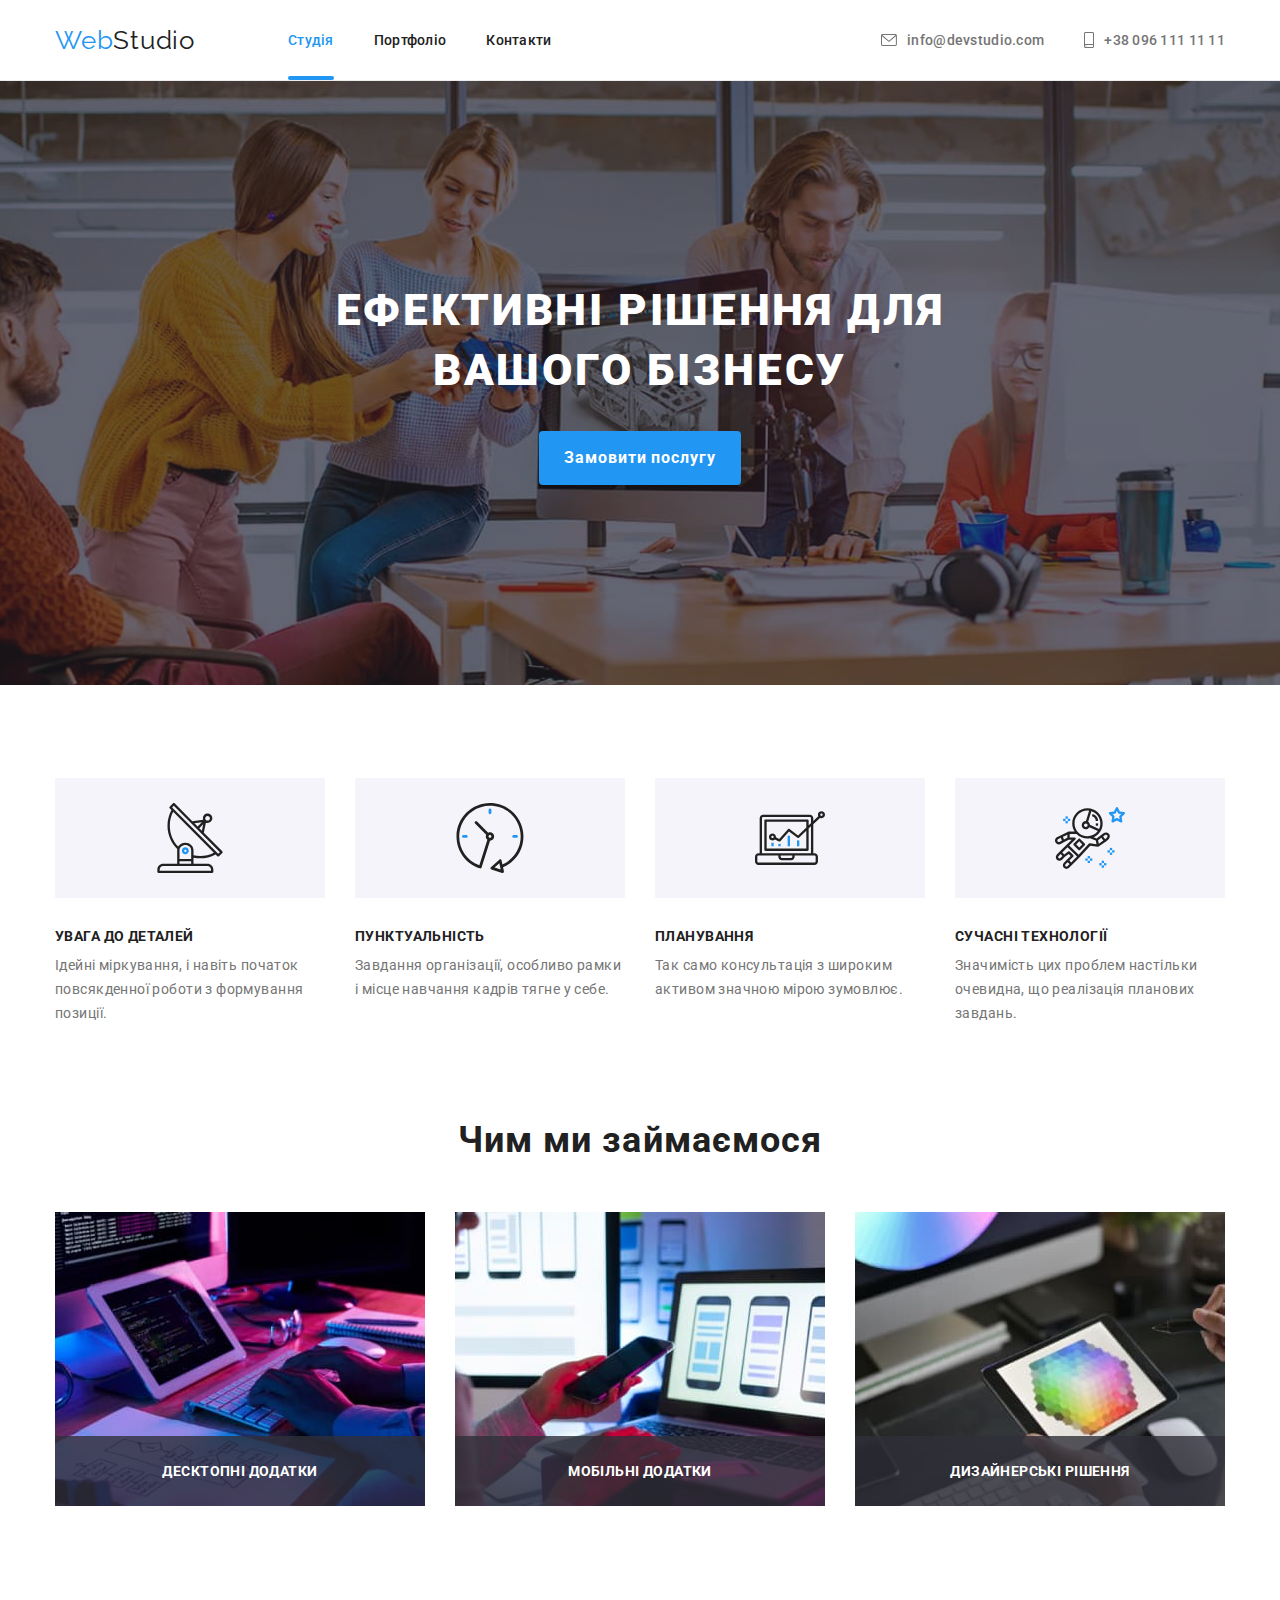
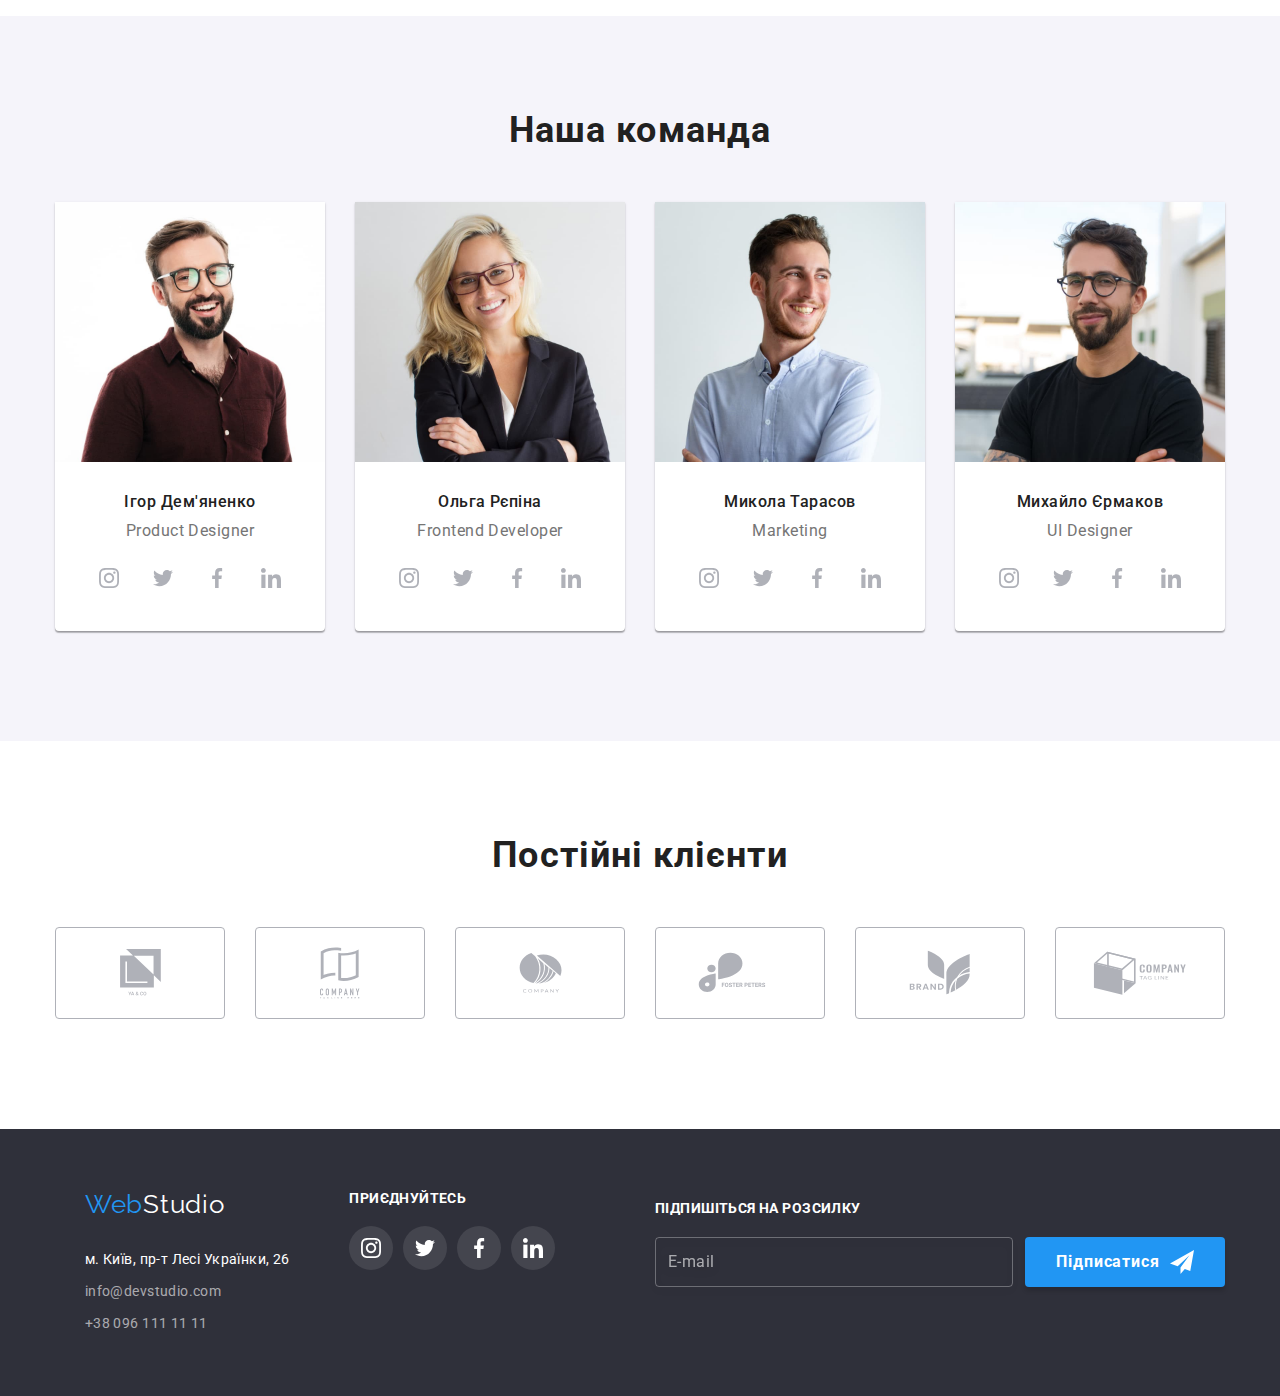
==== index.html @ 39543dd3 "Introduced adaptive markup" ====
<!DOCTYPE html>
<html lang="uk">
  <head>
    <meta charset="UTF-8" />
    <meta http-equiv="X-UA-Compatible" content="IE=edge" />
    <meta name="viewport" content="width=device-width, initial-scale=1.0" />
    <title>Студія</title>
    <link rel="preconnect" href="https://fonts.googleapis.com" />
    <link rel="preconnect" href="https://fonts.gstatic.com" crossorigin />
    <link
      href="https://fonts.googleapis.com/css2?family=Raleway:wght@700&family=Roboto:wght@400;500;700;900&display=swap"
      rel="stylesheet"
    />
    <link
      rel="stylesheet"
      href="https://cdnjs.cloudflare.com/ajax/libs/modern-normalize/1.1.0/modern-normalize.min.css"
    />
    <!-- <link rel="stylesheet" href="./css/styles.css" /> -->
    <link rel="stylesheet" href="./css/main.min.css" />
    <link
      rel="stylesheet"
      href="https://cdnjs.cloudflare.com/ajax/libs/animate.css/4.1.1/animate.min.css"
    />
  </head>
  <body>
    <header class="header">
      <div class="header__wrapper">
        <div class="container header__container">
          <nav class="header__nav">
            <a href="/" class="logo"> <span class="logo__accent">Web</span>Studio </a>

            <ul class="header__list list">
              <li class="list__item">
                <a href="./index.html" class="header__link header__link--current">Студія</a>
              </li>
              <li class="list__item">
                <a href="./portfolio.html" class="header__link">Портфоліо</a>
              </li>
              <li class="list__item"><a href="#" class="header__link">Контакти</a></li>
            </ul>
          </nav>
          <button class="header__burger js-open-menu" type="button">
            <svg width="40" height="40">
              <use href="./images/icons.svg#icon-burger"></use>
            </svg>
          </button>
          <ul class="header__contacts contacts contacts__list list">
            <li class="contacts__item">
              <a
                href="mailto:info@devstudio.com"
                class="header__link header__link--centered contacts"
              >
                <svg width="16" height="12" class="contacts__icon">
                  <use href="./images/icons.svg#icon-envelope"></use>
                </svg>
                info@devstudio.com</a
              >
            </li>
            <li class="contacts__item">
              <a
                href="mailto:info@devstudio.com"
                class="header__link header__link--centered contacts"
              >
                <svg width="10" height="16" class="contacts__icon">
                  <use href="./images/icons.svg#icon-smartphone"></use>
                </svg>
                +38 096 111 11 11</a
              >
            </li>
          </ul>
        </div>
      </div>
    </header>

    <main>
      <section class="hero">
        <h1 class="hero__title">
          Ефективні рішення для <br />
          вашого бізнесу
        </h1>
        <button type="button" data-modal-open class="button hero__button">Замовити послугу</button>
      </section>

      <section class="section">
        <div class="container">
          <h2 class="section__title section__title--hidden">Наші цінності</h2>

          <ul class="quality-list list">
            <li class="quality-list__item">
              <div class="quality-list__display">
                <svg class="quality-list__icon" height="70" width="70">
                  <use href="./images/icons.svg#icon-antenna1"></use>
                </svg>
              </div>
              <h3 class="quality-list__title">УВАГА ДО ДЕТАЛЕЙ</h3>
              <p class="quality-list__caption">
                Ідейні міркування, і навіть початок повсякденної роботи з формування позиції.
              </p>
            </li>
            <li class="quality-list__item">
              <div class="quality-list__display">
                <svg class="quality-list__icon" height="70" width="70">
                  <use href="./images/icons.svg#icon-clock1"></use>
                </svg>
              </div>
              <h3 class="quality-list__title">ПУНКТУАЛЬНІСТЬ</h3>
              <p class="quality-list__caption">
                Завдання організації, особливо рамки і місце навчання кадрів тягне у себе.
              </p>
            </li>
            <li class="quality-list__item">
              <div class="quality-list__display">
                <svg class="quality-list__icon" height="70" width="70">
                  <use href="./images/icons.svg#icon-diagram1"></use>
                </svg>
              </div>
              <h3 class="quality-list__title">ПЛАНУВАННЯ</h3>
              <p class="quality-list__caption">
                Так само консультація з широким активом значною мірою зумовлює.
              </p>
            </li>
            <li class="quality-list__item">
              <div class="quality-list__display">
                <svg class="quality-list__icon" height="70" width="70">
                  <use href="./images/icons.svg#icon-astronaut1"></use>
                </svg>
              </div>
              <h3 class="quality-list__title">СУЧАСНІ ТЕХНОЛОГІЇ</h3>
              <p class="quality-list__caption">
                Значимість цих проблем настільки очевидна, що реалізація планових завдань.
              </p>
            </li>
          </ul>
        </div>
      </section>

      <section class="section section--activities">
        <div class="container">
          <h2 class="section__title">Чим ми займаємося</h2>
          <ul class="activities-list list">
            <li class="activities-list__item">
              <div class="activities-list__wrapper">
                <img
                  srcset="./images/img1.jpg 1x, ./images/img1@2x.jpg 2x"
                  src="./images/img1.jpg"
                  alt="Десктопні додатки"
                  width="370"
                />
                <div class="activities-list__overlay">
                  <p class="activities-list__caption">Десктопні додатки</p>
                </div>
              </div>
            </li>
            <li class="activities-list__item">
              <div class="activities-list__wrapper">
                <img 
                srcset="./images/img2.jpg 1x, ./images/img2@2x.jpg 2x"
                src="./images/img2.jpg" alt="Мобільні додатки" width="370" />
                <div class="activities-list__overlay">
                  <p class="activities-list__caption">Мобільні додатки</p>
                </div>
              </div>
            </li>
            <li class="activities-list__item">
              <div class="activities-list__wrapper">
                <img 
                srcset="./images/img3.jpg 1x, ./images/img3@2x.jpg 2x"
                src="./images/img3.jpg" alt="Дизайнерські рішення" width="370" />
                <div class="activities-list__overlay">
                  <p class="activities-list__caption">Дизайнерські рішення</p>
                </div>
              </div>
            </li>
          </ul>
        </div>
      </section>

      <section class="section section--team">
        <div class="container">
          <h2 class="section__title">Наша команда</h2>
          <div class="cards">
            <ul class="cards__list list">
              <li class="cards__item">
                <img

                  srcset="./images/team1.jpg 1x, ./images/team1@2x.jpg 2x"
                  src="./images/team1.jpg"
                  alt="Фото Ігора Дем'яненко"
                  width="270"
                  class="cards__image"
                />
                <div class="cards__content">
                  <h3 class="cards__title">Ігор Дем'яненко</h3>
                  <p class="cards__caption">Product Designer</p>
                  <ul class="socials-list list">
                    <li class="socials-list__item">
                      <a href="#" class="socials-list__link">
                        <svg width="20" height="20">
                          <use href="./images/icons.svg#icon-instagram"></use>
                        </svg>
                      </a>
                    </li>
                    <li class="socials-list__item">
                      <a href="#" class="socials-list__link">
                        <svg width="20" height="20">
                          <use href="./images/icons.svg#icon-twitter"></use>
                        </svg>
                      </a>
                    </li>
                    <li class="socials-list__item">
                      <a href="#" class="socials-list__link">
                        <svg width="20" height="20">
                          <use href="./images/icons.svg#icon-facebook"></use>
                        </svg>
                      </a>
                    </li>
                    <li class="socials-list__item">
                      <a href="#" class="socials-list__link">
                        <svg width="20" height="20">
                          <use href="./images/icons.svg#icon-linkedin"></use>
                        </svg>
                      </a>
                    </li>
                  </ul>
                </div>
              </li>
              <li class="cards__item">
                <img
                  srcset="./images/team2.jpg 1x, ./images/team2@2x.jpg 2x"
                  src="./images/team2.jpg"
                  alt="Фото Ольги Рєпіної"
                  width="270"
                  class="cards__image"
                />
                <div class="cards__content">
                  <h3 class="cards__title">Ольга Рєпіна</h3>
                  <p class="cards__caption">Frontend Developer</p>
                  <ul class="socials-list list">
                    <li class="socials-list__item">
                      <a href="#" class="socials-list__link">
                        <svg width="20" height="20">
                          <use href="./images/icons.svg#icon-instagram"></use>
                        </svg>
                      </a>
                    </li>
                    <li class="socials-list__item">
                      <a href="#" class="socials-list__link">
                        <svg width="20" height="20">
                          <use href="./images/icons.svg#icon-twitter"></use>
                        </svg>
                      </a>
                    </li>
                    <li class="socials-list__item">
                      <a href="#" class="socials-list__link">
                        <svg width="20" height="20">
                          <use href="./images/icons.svg#icon-facebook"></use>
                        </svg>
                      </a>
                    </li>
                    <li class="socials-list__item">
                      <a href="#" class="socials-list__link">
                        <svg width="20" height="20">
                          <use href="./images/icons.svg#icon-linkedin"></use>
                        </svg>
                      </a>
                    </li>
                  </ul>
                </div>
              </li>
              <li class="cards__item">
                <img
                  srcset="./images/team3.jpg 1x, ./images/team3@2x.jpg 2x"
                  src="./images/team3.jpg"
                  alt="Фото Миколи Тарасова"
                  width="270"
                  class="cards__image"
                />
                <div class="cards__content">
                  <h3 class="cards__title">Микола Тарасов</h3>
                  <p class="cards__caption">Marketing</p>
                  <ul class="socials-list list">
                    <li class="socials-list__item">
                      <a href="#" class="socials-list__link">
                        <svg width="20" height="20">
                          <use href="./images/icons.svg#icon-instagram"></use>
                        </svg>
                      </a>
                    </li>
                    <li class="socials-list__item">
                      <a href="#" class="socials-list__link">
                        <svg width="20" height="20">
                          <use href="./images/icons.svg#icon-twitter"></use>
                        </svg>
                      </a>
                    </li>
                    <li class="socials-list__item">
                      <a href="#" class="socials-list__link">
                        <svg width="20" height="20">
                          <use href="./images/icons.svg#icon-facebook"></use>
                        </svg>
                      </a>
                    </li>
                    <li class="socials-list__item">
                      <a href="#" class="socials-list__link">
                        <svg width="20" height="20">
                          <use href="./images/icons.svg#icon-linkedin"></use>
                        </svg>
                      </a>
                    </li>
                  </ul>
                </div>
              </li>
              <li class="cards__item">
                <img
                  srcset="./images/team4.jpg 1x, ./images/team4@2x.jpg 2x"
                  src="./images/team4.jpg"
                  alt="Фото Михайла Єрмакова"
                  width="270"
                  class="cards__image"
                />
                <div class="cards__content">
                  <h3 class="cards__title">Михайло Єрмаков</h3>
                  <p class="cards__caption">UI Designer</p>
                  <ul class="socials-list list">
                    <li class="socials-list__item">
                      <a href="#" class="socials-list__link">
                        <svg width="20" height="20">
                          <use href="./images/icons.svg#icon-instagram"></use>
                        </svg>
                      </a>
                    </li>
                    <li class="socials-list__item">
                      <a href="#" class="socials-list__link">
                        <svg width="20" height="20">
                          <use href="./images/icons.svg#icon-twitter"></use>
                        </svg>
                      </a>
                    </li>
                    <li class="socials-list__item">
                      <a href="#" class="socials-list__link">
                        <svg width="20" height="20">
                          <use href="./images/icons.svg#icon-facebook"></use>
                        </svg>
                      </a>
                    </li>
                    <li class="socials-list__item">
                      <a href="#" class="socials-list__link">
                        <svg width="20" height="20">
                          <use href="./images/icons.svg#icon-linkedin"></use>
                        </svg>
                      </a>
                    </li>
                  </ul>
                </div>
              </li>
            </ul>
          </div>
        </div>
      </section>

      <section class="section">
        <div class="container">
          <h2 class="section__title">Постійні клієнти</h2>
          <ul class="clients-list list">
            <li class="clients-list__item">
              <a href="#" class="clients-list__link">
                <svg width="41" height="46.7">
                  <use href="./images/icons.svg#icon-logo1"></use></svg
              ></a>
            </li>
            <li class="clients-list__item">
              <a href="#" class="clients-list__link"
                ><svg width="40" height="52">
                  <use href="./images/icons.svg#icon-logo2"></use></svg
              ></a>
            </li>
            <li class="clients-list__item">
              <a href="#" class="clients-list__link"
                ><svg width="43" height="41">
                  <use href="./images/icons.svg#icon-logo3"></use></svg
              ></a>
            </li>
            <li class="clients-list__item">
              <a href="#" class="clients-list__link"
                ><svg width="84" height="40.6">
                  <use href="./images/icons.svg#icon-logo4"></use></svg
              ></a>
            </li>
            <li class="clients-list__item">
              <a href="#" class="clients-list__link"
                ><svg width="62" height="45">
                  <use href="./images/icons.svg#icon-logo5"></use></svg
              ></a>
            </li>
            <li class="clients-list__item">
              <a href="#" class="clients-list__link"
                ><svg width="94" height="44">
                  <use href="./images/icons.svg#icon-logo6"></use></svg
              ></a>
            </li>
          </ul>
        </div>
      </section>
    </main>

    <footer class="footer">
      <section class="section section--footer">
        <div class="container footer__container">
          <div class="footer__main">
            <div>
              <a href="/" class="logo logo--alt">
              <span class="logo__accent">Web</span><span class="logo__highlight">Studio</span>
            </a>

            <address class="address">
              <ul class="address__list list">
                <li class="address__item">
                  <a
                    href="https://goo.gl/maps/CPtrU1FHBa2aNyZL9"
                    target="_blank"
                    rel="noopener
                    noreferrer nofollow"
                    class="address__link address__link--map"
                    >м. Київ, пр-т Лесі Українки, 26</a
                  >
                </li>
                <li class="address__item">
                  <a href="mailto:info@devstudio.com" class="address__link">info@devstudio.com</a>
                </li>
                <li class="address__item">
                  <a href="tel:+380961111111" class="address__link">+38 096 111 11 11</a>
                </li>
              </ul>
            </address>
            </div>

                      <div class="socials">
            <span class="socials-list__caption">приєднуйтесь</span>

            <ul class="socials-list list">
              <li class="socials-list__item">
                <a href="#" class="socials-list__link socials-list__link--alt">
                  <svg width="20" height="20">
                    <use href="./images/icons.svg#icon-instagram"></use>
                  </svg>
                </a>
              </li>
              <li class="socials-list__item">
                <a href="#" class="socials-list__link socials-list__link--alt">
                  <svg width="20" height="20">
                    <use href="./images/icons.svg#icon-twitter"></use>
                  </svg>
                </a>
              </li>
              <li class="socials-list__item">
                <a href="#" class="socials-list__link socials-list__link--alt">
                  <svg width="20" height="20">
                    <use href="./images/icons.svg#icon-facebook"></use>
                  </svg>
                </a>
              </li>
              <li class="socials-list__item">
                <a href="#" class="socials-list__link socials-list__link--alt">
                  <svg width="20" height="20">
                    <use href="./images/icons.svg#icon-linkedin"></use>
                  </svg>
                </a>
              </li>
            </ul>
          </div>
          </div>



          <form class="footer__form">
            <div class="footer__input">
              <label for="ad-mail" class="footer__label">Підпишіться на розсилку</label>
              <input type="text" class="footer__field" id="ad-mail" placeholder="E-mail" />
            </div>
            <div class="button__wrapper">
              <button type="submit" class="footer__submit button">
                <p>Підписатися</p>
                <svg width="24" height="24">
                  <use href="./images/icons.svg#icon-send"></use>
                </svg>
              </button>
            </div>
          </form>
        </div>
      </section>
    </footer>

    <div class="mobile-menu js-menu-container">
      <button type="button" class="button-close mobile-menu__close js-close-menu">
        <svg class="button-close__icon" width="25" height="25">
          <use href="./images/icons.svg#icon-close"></use>
        </svg>
      </button>
      <div class="mobile-menu__nav">
        <ul class="mobile-menu__list list">
          <li class="mobile-menu__item">
            <a href="./index.html" class="mobile-menu__link">Студія</a>
          </li>
          <li class="mobile-menu__item">
            <a href="./portfolio.html" class="mobile-menu__link">Портфоліо</a>
          </li>
          <li class="mobile-menu__item"><a href="#" class="mobile-menu__link">Контакти</a></li>
        </ul>
      </div>
      <ul class="mobile-menu__contacts list">
        <li class="mobile-menu__contact">
          <a href="mailto:info@devstudio.com" class="mobile-menu__phone"> +38 096 111 11 11</a>
        </li>
        <li class="mobile-menu__contact">
          <a href="mailto:info@devstudio.com" class="mobile-menu__email"> info@devstudio.com</a>
        </li>
      </ul>
      <ul class="mobile-menu__socials list">
        <li class="mobile-menu__social">
          <a href="#" class="mobile-menu__profile">Instagram</a>
        </li>
        <li class="mobile-menu__social">
          <a href="#" class="mobile-menu__profile">Twitter</a>
        </li>
        <li class="mobile-menu__social">
          <a href="#" class="mobile-menu__profile">Facebook</a>
        </li>
        <li class="mobile-menu__social">
          <a href="#" class="mobile-menu__profile">LinkedIn</a>
        </li>
      </ul>
    </div>

    <div class="backdrop is-hidden" data-modal>
      <div class="modal">
        <div class="modal__container">
          <button type="button" data-modal-close class="button-close">
            <svg class="button-close__icon" width="11" height="11">
              <use href="./images/icons.svg#icon-close"></use>
            </svg>
          </button>
          <h2 class="modal__title">Залиште свої дані, ми вам передзвонимо</h2>

          <form name="contact-form" autocomplete="on">
            <label class="form-field__label" for="user-name">Ім'я</label>
            <div class="form-field">
              <input
                class="form-field__input"
                type="text"
                id="user-name"
                name="user-name"
                required
                title="Значення повинно бути від 2х до 20и, написано кирилицею та мати Ім'я і Фамілію"
                pattern="^[Є-Яа-ї]+\s[Є-Яа-ї]+$"
              />
              <svg class="form-field__icon" width="18" height="18">
                <use href="./images/icons.svg#icon-username"></use>
              </svg>
            </div>

            <label class="form-field__label" for="user-phone">Телефон</label>
            <div class="form-field">
              <input
                class="form-field__input"
                type="tel"
                id="user-phone"
                name="user-phone"
                required
              />
              <svg class="form-field__icon" width="18" height="18">
                <use href="./images/icons.svg#icon-telephone"></use>
              </svg>
            </div>

            <label class="form-field__label" for="user-mail">Пошта</label>
            <div class="form-field">
              <input class="form-field__input" type="email" id="user-mail" name="user-mail" />
              <svg class="form-field__icon" width="18" height="18">
                <use href="./images/icons.svg#icon-email"></use>
              </svg>
            </div>

            <label class="form-field__label" for="user-comment">Коментар</label>
            <textarea
              class="form-field__textarea"
              name="user-comment"
              id="user-comment"
              placeholder="Введіть текст"
            ></textarea>

            <div class="checkbox">
              <input
                type="checkbox"
                name="terms-checkbox"
                id="terms-checkbox"
                class="checkbox__input"
              />
              <svg class="checkbox__icon" width="16" height="15" for="terms-checkbox">
                <use href="./images/icons.svg#icon-check"></use>
              </svg>
              <label for="terms-checkbox" class="checkbox__label"
                >Погоджуюся з розсилкою та приймаю<a href="#" class="checkbox__link"
                  >Умови договору</a
                ></label
              >
            </div>

            <button type="submit" class="form-field__submit button">
              <p>Відправити</p>
            </button>
          </form>
        </div>
      </div>
    </div>
    <script src="./js/modal.js"></script>
    <script src="./js/mobile-menu.js"></script>
  </body>
</html>
---- css/main.min.css ----
:root{--color-primary: #212121;--color-secondary: #757575;--color-accent: #2196f3;--color-highlight: #ffffff;--background-primary: #f5f5f5;--background-secondary: #f5f4fa;--background-accent: #2f303a;--color-active: #188ce8;--background-body: #e5e5e5;--border-color: #eeeeee;--border-color-secondary: #ececec;--icon-default: #afb1b8;--input-border: rgba(33, 33, 33, 0.2)}html{-webkit-box-sizing:border-box;box-sizing:border-box}*,*::before,*::after{-webkit-box-sizing:inherit;box-sizing:inherit}body{margin:0px;color:var(--color-primary);font-family:"Roboto",sans-serif}img{display:block;max-width:100%;height:auto}h1,h2,h3,h4,h5,h6,p{margin:0}textarea{resize:none}.activities-list{display:-webkit-box;display:-ms-flexbox;display:flex}.activities-list__item{width:calc((100% - 60px)/3)}.activities-list__item:not(:last-child){margin-right:30px}.activities-list__wrapper{position:relative;overflow:hidden;width:100%}.activities-list__overlay{display:-webkit-box;display:-ms-flexbox;display:flex;-webkit-box-pack:center;-ms-flex-pack:center;justify-content:center;-webkit-box-align:center;-ms-flex-align:center;align-items:center;position:absolute;bottom:0;width:100%;height:23.8%;background:rgba(47,48,58,.8)}.activities-list__caption{font-family:"Roboto",sans-serif;font-style:normal;font-weight:700;font-size:14px;line-height:1.142;text-align:center;letter-spacing:.03em;text-transform:uppercase;color:#fff}.address{font-style:normal;font-size:14px;line-height:1.71;letter-spacing:.03em}.address__list{font-style:normal;font-size:14px;line-height:1.71;letter-spacing:.03em;margin-top:0;margin-bottom:0}.address__item:not(:last-child){margin-bottom:8px}.address__link{text-decoration:none;display:inline-block;color:rgba(255,255,255,.6);-webkit-transition-property:color;transition-property:color;-webkit-transition-duration:250ms;transition-duration:250ms;-webkit-transition-timing-function:cubic-bezier(0.4, 0, 0.2, 1);transition-timing-function:cubic-bezier(0.4, 0, 0.2, 1)}.address__link--map:hover,.address__link:hover,.address__link--map:focus,.address__link:focus,.address__link--map:active,.address__link:active{color:var(--color-accent)}.address__link--map{color:var(--color-highlight)}.backdrop{display:-webkit-box;display:-ms-flexbox;display:flex;-webkit-box-orient:vertical;-webkit-box-direction:normal;-ms-flex-direction:column;flex-direction:column;-webkit-box-pack:center;-ms-flex-pack:center;justify-content:center;-webkit-box-align:center;-ms-flex-align:center;align-items:center;position:fixed;top:0;bottom:0;width:100%;height:100%;background-color:rgba(0,0,0,.2);opacity:1;visibility:visible;-webkit-transition-property:opacity visibility;transition-property:opacity visibility;-webkit-transition-duration:250ms;transition-duration:250ms;-webkit-transition-timing-function:cubic-bezier(0.4, 0, 0.2, 1);transition-timing-function:cubic-bezier(0.4, 0, 0.2, 1)}.button-close{position:absolute;top:8px;right:8px;display:-webkit-box;display:-ms-flexbox;display:flex;margin-left:auto;border-radius:50%;border:1px solid rgba(0,0,0,.1);background-color:#fff;padding:10px}.button-close:hover{fill:#000;cursor:pointer}.button-close__icon{-webkit-transition-property:fill;transition-property:fill;-webkit-transition-duration:250ms;transition-duration:250ms;-webkit-transition-timing-function:cubic-bezier(0.4, 0, 0.2, 1);transition-timing-function:cubic-bezier(0.4, 0, 0.2, 1)}.button-close:hover .button-close__icon{fill:var(--color-accent)}.button{border-radius:4px;font-family:inherit;font-style:normal;display:inline-block;-webkit-box-align:center;-ms-flex-align:center;align-items:center;text-align:center;border:1px solid rgba(0,0,0,0);cursor:pointer;-webkit-box-shadow:0px 4px 4px rgba(0,0,0,.15);box-shadow:0px 4px 4px rgba(0,0,0,.15)}.button__wrapper{display:-webkit-box;display:-ms-flexbox;display:flex;-webkit-box-align:end;-ms-flex-align:end;align-items:flex-end}.cards__list{display:-webkit-box;display:-ms-flexbox;display:flex;-ms-flex-wrap:wrap;flex-wrap:wrap;margin-top:0}@media(max-width: 480px){.cards__list{-webkit-box-orient:vertical;-webkit-box-direction:normal;-ms-flex-direction:column;flex-direction:column}}@media(max-width: 1200px){.cards__list{-webkit-box-pack:center;-ms-flex-pack:center;justify-content:center}}.cards__item{width:calc((100% - 90px)/4);-webkit-box-shadow:0px 1px 3px rgba(0,0,0,.12),0px 1px 1px rgba(0,0,0,.14),0px 2px 1px rgba(0,0,0,.2);box-shadow:0px 1px 3px rgba(0,0,0,.12),0px 1px 1px rgba(0,0,0,.14),0px 2px 1px rgba(0,0,0,.2);border-radius:0px 0px 4px 4px;border-bottom:1px solid rgba(0,0,0,0);background-color:var(--color-highlight)}@media(max-width: 480px){.cards__item{width:100%}}@media(min-width: 480px)and (max-width: 1200px){.cards__item{width:calc((100% - 90px)/2)}}.cards__item:not(:last-child){margin-right:30px}@media(max-width: 480px){.cards__item:not(:last-child){margin-right:0;margin-bottom:30px}}@media(min-width: 480px)and (max-width: 1200px){.cards__item:not(:last-child){margin-right:30px;margin-bottom:30px}.cards__item:not(:last-child):nth-child(2n){margin-right:0px}.cards__item:not(:last-child):nth-last-child(-n+2){margin-bottom:0px}}.cards__title{font-style:normal;font-weight:500;font-size:16px;line-height:1.1875;text-align:center;letter-spacing:.03em;color:inherit;margin-top:0px;margin-bottom:10px}.cards__image{width:100%}.cards__caption{font-style:normal;font-size:16px;line-height:1.1875;text-align:center;letter-spacing:.03em;color:var(--color-secondary);margin:0;padding-bottom:16px}.cards__content{padding-bottom:30px;padding-top:30px}.checkbox{position:relative;display:-webkit-box;display:-ms-flexbox;display:flex;-webkit-box-pack:center;-ms-flex-pack:center;justify-content:center;margin-bottom:30px}@media(max-width: 1200px){.checkbox{-webkit-box-align:end;-ms-flex-align:end;align-items:flex-end}}.checkbox__label{font-size:14px;line-height:1.71;letter-spacing:.03em;color:var(--color-secondary);position:relative;padding-left:24px}@media(max-width: 1200px){.checkbox__label{font-size:12px;line-height:1.16}}.checkbox__link{margin-left:7px;text-decoration:underline;color:var(--color-accent)}.checkbox__input{-webkit-appearance:none;-moz-appearance:none;appearance:none}.checkbox__icon{border:2px solid var(--color-primary);border-radius:2px;fill:rgba(0,0,0,0);margin-top:3.5px;margin-right:7px;position:absolute;left:13px}@media(max-width: 1200px){.checkbox__icon{left:0}}.checkbox__input:checked+.checkbox__icon{fill:var(--color-highlight);background-color:var(--color-accent);border-color:var(--color-accent)}.clients-list{display:-webkit-box;display:-ms-flexbox;display:flex;gap:30px;margin-top:0}@media(max-width: 1200px){.clients-list{-ms-flex-wrap:wrap;flex-wrap:wrap;-webkit-box-pack:center;-ms-flex-pack:center;justify-content:center}}.clients-list__item{height:92px;width:170px}@media(max-width: 480px){.clients-list__item{width:calc((100% - 60px)/2)}.clients-list__item:nth-child(2n){margin-right:0px}.clients-list__item:nth-last-child(-n+2){margin-bottom:0px}}@media(min-width: 480px)and (max-width: 1200px){.clients-list__item{min-width:calc((100% - 120px)/3)}.clients-list__item:nth-child(3n){margin-right:0px}.clients-list__item:nth-last-child(-n+3){margin-bottom:0px}}.clients-list__link{height:100%;width:100%;display:-webkit-box;display:-ms-flexbox;display:flex;-webkit-box-pack:center;-ms-flex-pack:center;justify-content:center;-webkit-box-align:center;-ms-flex-align:center;align-items:center;border:1px solid #afb1b8;border-radius:4px;fill:#afb1b8;padding-top:16px;padding-bottom:16px;padding-left:32px;padding-right:32px;-webkit-transition-property:border-color,fill;transition-property:border-color,fill;-webkit-transition-duration:250ms;transition-duration:250ms;-webkit-transition-timing-function:cubic-bezier(0.4, 0, 0.2, 1);transition-timing-function:cubic-bezier(0.4, 0, 0.2, 1)}.clients-list__link:hover,.clients-list__link:active,.clients-list__link:focus{border-color:var(--color-accent);fill:var(--color-accent)}.contacts{font-weight:500;font-size:14px;line-height:1.142;letter-spacing:.02em;text-decoration:none;color:var(--color-secondary)}.contacts__icon{fill:var(--color-secondary);margin-right:10px}.contacts__list{display:-webkit-box;display:-ms-flexbox;display:flex;margin-top:0;margin-bottom:0;margin-left:auto}@media(min-width: 480px)and (max-width: 1200px){.contacts__list{-webkit-box-orient:vertical;-webkit-box-direction:normal;-ms-flex-direction:column;flex-direction:column}}.contacts__item:hover .contacts__icon,.contacts__item:focus .contacts__icon{color:var(--color-accent);fill:var(--color-accent)}.contacts__item:not(:last-child){margin-right:40px}.filter-list{display:-webkit-box;display:-ms-flexbox;display:flex;-webkit-box-align:center;-ms-flex-align:center;align-items:center;-webkit-box-pack:center;-ms-flex-pack:center;justify-content:center;margin-bottom:50px;margin-top:0}.filter-list__item:not(:last-child){margin-right:8px}.filter-list__button{font-weight:500;font-size:16px;line-height:1.625;letter-spacing:.03em;background-color:var(--background-secondary);padding:6px 26px;-webkit-box-shadow:none;box-shadow:none;-webkit-transition-property:background-color,color,border-radius,-webkit-box-shadow;transition-property:background-color,color,border-radius,-webkit-box-shadow;transition-property:background-color,color,border-radius,box-shadow;transition-property:background-color,color,border-radius,box-shadow,-webkit-box-shadow;-webkit-transition-duration:250ms;transition-duration:250ms;-webkit-transition-timing-function:cubic-bezier(0.4, 0, 0.2, 1);transition-timing-function:cubic-bezier(0.4, 0, 0.2, 1)}.filter-list__button:hover,.filter-list__button:focus,.filter-list__button:active{color:var(--color-highlight);background-color:var(--color-accent);border-radius:4px;-webkit-box-shadow:0px 3px 1px rgba(0,0,0,.1),0px 1px 2px rgba(0,0,0,.08),0px 2px 2px rgba(0,0,0,.12);box-shadow:0px 3px 1px rgba(0,0,0,.1),0px 1px 2px rgba(0,0,0,.08),0px 2px 2px rgba(0,0,0,.12)}.form-field{position:relative;margin-bottom:10px}.form-field__label{color:var(--color-secondary);margin-bottom:4px;font-size:12px;line-height:1.16}.form-field__input{height:40px;width:100%;padding:0 12px 0 40px;border:1px solid var(--input-border);border-radius:4px;-webkit-transition-property:border-color;transition-property:border-color;-webkit-transition-duration:250ms;transition-duration:250ms;-webkit-transition-timing-function:cubic-bezier(0.4, 0, 0.2, 1);transition-timing-function:cubic-bezier(0.4, 0, 0.2, 1)}.form-field__input:hover,.form-field__input :focus{border-color:var(--color-accent);cursor:pointer}@media(max-width: 480px){.form-field__input{max-width:370px}}.form-field__textarea{height:120px;width:100%;padding:12px 16px 12px 16px;margin-bottom:20px;border:1px solid var(--input-border);border-radius:4px;-webkit-transition-property:border-color;transition-property:border-color;-webkit-transition-duration:250ms;transition-duration:250ms;-webkit-transition-timing-function:cubic-bezier(0.4, 0, 0.2, 1);transition-timing-function:cubic-bezier(0.4, 0, 0.2, 1)}.form-field__textarea:hover,.form-field__textarea:focus{border-color:var(--color-accent);cursor:pointer}.form-field__textarea::-webkit-input-placeholder{font-size:12px;line-height:1.16;color:rgba(117,117,117,.5)}.form-field__textarea::-moz-placeholder{font-size:12px;line-height:1.16;color:rgba(117,117,117,.5)}.form-field__textarea:-ms-input-placeholder{font-size:12px;line-height:1.16;color:rgba(117,117,117,.5)}.form-field__textarea::-ms-input-placeholder{font-size:12px;line-height:1.16;color:rgba(117,117,117,.5)}.form-field__textarea::placeholder{font-size:12px;line-height:1.16;color:rgba(117,117,117,.5)}.form-field__icon{position:absolute;top:50%;left:15px;-webkit-transform:translatey(-50%);transform:translatey(-50%);-webkit-transition-property:fill;transition-property:fill;-webkit-transition-duration:250ms;transition-duration:250ms;-webkit-transition-timing-function:cubic-bezier(0.4, 0, 0.2, 1);transition-timing-function:cubic-bezier(0.4, 0, 0.2, 1)}.form-field__submit{display:-webkit-box;display:-ms-flexbox;display:flex;-webkit-box-align:center;-ms-flex-align:center;align-items:center;text-align:center;-webkit-box-shadow:0px 4px 4px rgba(0,0,0,.15);box-shadow:0px 4px 4px rgba(0,0,0,.15);padding:10px 52px;min-width:200px;letter-spacing:.06em;color:var(--color-highlight);background-color:var(--color-accent);font-weight:700;font-size:16px;line-height:1.875;-webkit-transition-property:background-color;transition-property:background-color;-webkit-transition-duration:250ms;transition-duration:250ms;-webkit-transition-timing-function:cubic-bezier(0.4, 0, 0.2, 1);transition-timing-function:cubic-bezier(0.4, 0, 0.2, 1);margin:0 auto}.form-field__submit:hover,.form-field__submit:focus{background-color:var(--color-active)}.form-field__input:hover+.form-field__icon,.form-field__input:focus+.form-field__icon{fill:var(--color-accent)}.hero{background-color:var(--background-accent);background-size:cover;text-align:center;padding-top:200px;padding-bottom:200px;background-image:-webkit-gradient(linear, left top, right top, from(rgba(47, 48, 58, 0.4)), to(rgba(47, 48, 58, 0.4))),url(../images/herobg.jpg);background-image:linear-gradient(to right, rgba(47, 48, 58, 0.4), rgba(47, 48, 58, 0.4)),url(../images/herobg.jpg);background-repeat:no-repeat;background-position:center center}@media(min-device-pixel-ratio: 2),(-webkit-min-device-pixel-ratio: 2),(min-resolution: 192dpi),(min-resolution: 2ddpx){.hero .box{background-image:url(../images/herobg@2x.jpg)}}.hero__title{margin-top:0;margin-bottom:30px;font-style:normal;font-weight:900;font-size:44px;line-height:1.363;text-align:center;letter-spacing:.06em;text-transform:uppercase;color:var(--color-highlight)}.hero__button{-webkit-box-shadow:0px 4px 4px rgba(0,0,0,.15);box-shadow:0px 4px 4px rgba(0,0,0,.15);min-width:200px;letter-spacing:.06em;font-weight:700;font-size:16px;line-height:1.875;padding:11px 24px;color:var(--color-highlight);background-color:var(--color-accent)}.hero__button:hover,.hero__button:focus{background-color:var(--color-active)}.list{list-style:none;padding:0}.list__item:not(:last-child){margin-right:40px}.logo{text-decoration:none;color:inherit;font-family:"Raleway",sans-serif;font-style:normal;font-size:26px;line-height:1.192;letter-spacing:.03em;display:inline-block;margin-right:93px}.logo--alt{padding-right:0px;padding-bottom:28px;margin-right:0}.logo__highlight{color:var(--color-highlight)}.logo__accent{color:var(--color-accent)}.mobile-menu{position:fixed;top:0;left:0;max-width:100vw;width:100%;height:100%;background-color:var(--color-highlight);-webkit-transform:translateX(-100%);transform:translateX(-100%);-webkit-transition:-webkit-transform 500ms;transition:-webkit-transform 500ms;transition:transform 500ms;transition:transform 500ms, -webkit-transform 500ms;padding:48px 40px}.mobile-menu__nav{margin-bottom:306px}.mobile-menu__close{top:10px;right:15px;position:absolute;display:-webkit-box;display:-ms-flexbox;display:flex;margin-left:auto;border:0}.mobile-menu.is-open{-webkit-transform:translateX(0);transform:translateX(0)}.mobile-menu__item:not(:last-child){margin-bottom:32px}.mobile-menu__link{font-weight:500;font-size:40px;line-height:1.175;letter-spacing:.02em;color:var(--color-primary);text-decoration:none;font-style:normal;-webkit-transition-property:color;transition-property:color;-webkit-transition-duration:250ms;transition-duration:250ms;-webkit-transition-timing-function:cubic-bezier(0.4, 0, 0.2, 1);transition-timing-function:cubic-bezier(0.4, 0, 0.2, 1)}.mobile-menu__link:hover{color:var(--color-accent)}.mobile-menu__contacts{font-weight:500;font-size:14px;line-height:1.142;letter-spacing:.02em}.mobile-menu__contact{padding-bottom:32px}.mobile-menu__phone{font-weight:500;font-size:34px;line-height:1.17;letter-spacing:.02em;color:var(--color-accent);text-decoration:none}.mobile-menu__email{font-size:24px;line-height:1.17;letter-spacing:.02em;color:var(--color-secondary);text-decoration:none}.mobile-menu__socials{display:-webkit-box;display:-ms-flexbox;display:flex;max-width:100vw;-ms-flex-wrap:wrap;flex-wrap:wrap}.mobile-menu__social:not(:last-child){padding-right:10px;border-right:1px solid rgba(33,33,33,.2)}.mobile-menu__social:not(:first-child){padding-left:10px}.mobile-menu__profile{text-decoration:none;font-weight:500;font-size:18px;line-height:1.22;letter-spacing:.02em;color:var(--color-accent)}.modal{display:-webkit-box;display:-ms-flexbox;display:flex;-webkit-box-align:center;-ms-flex-align:center;align-items:center;-webkit-box-pack:center;-ms-flex-pack:center;justify-content:center;height:100%;-webkit-transform:translate(0%, 0%);transform:translate(0%, 0%);-webkit-transition-property:-webkit-transform;transition-property:-webkit-transform;transition-property:transform;transition-property:transform, -webkit-transform;-webkit-transition-duration:250ms;transition-duration:250ms;-webkit-transition-timing-function:cubic-bezier(0.4, 0, 0.2, 1);transition-timing-function:cubic-bezier(0.4, 0, 0.2, 1)}@media(max-width: 1200px){.modal{margin:95px 15px;max-height:609px}}@media(min-width: 768px)and (max-width: 1200px){.modal{margin:208px 159px;max-height:609px;max-width:450px}}.modal__container{position:relative;max-width:528px;width:100%;max-height:581px;height:100%;background-color:#fff;-webkit-box-shadow:0px 1px 3px rgba(0,0,0,.12),0px 1px 1px rgba(0,0,0,.14),0px 2px 1px rgba(0,0,0,.2);box-shadow:0px 1px 3px rgba(0,0,0,.12),0px 1px 1px rgba(0,0,0,.14),0px 2px 1px rgba(0,0,0,.2);border-radius:4px;padding:40px}@media(max-width: 1200px){.modal__container{max-height:609px}}.modal__title{font-size:20px;line-height:1.15;text-align:center;letter-spacing:.03em;margin-bottom:12px}.projects-list{display:-webkit-box;display:-ms-flexbox;display:flex;-ms-flex-wrap:wrap;flex-wrap:wrap;margin:0}.projects-list__item{width:calc((100% - 60px)/3);margin-right:30px;margin-bottom:30px;border:1px solid var(--border-color);background-color:var(--color-highlight);-webkit-transition-property:-webkit-box-shadow;transition-property:-webkit-box-shadow;transition-property:box-shadow;transition-property:box-shadow, -webkit-box-shadow;-webkit-transition-duration:250ms;transition-duration:250ms;-webkit-transition-timing-function:cubic-bezier(0.4, 0, 0.2, 1);transition-timing-function:cubic-bezier(0.4, 0, 0.2, 1)}.projects-list__item:nth-child(3n){margin-right:0px}.projects-list__item:nth-last-child(-n+3){margin-bottom:0px}.projects-list__item:hover{-webkit-box-shadow:0px 1px 1px rgba(0,0,0,.12),0px 4px 4px rgba(0,0,0,.06),1px 4px 6px rgba(0,0,0,.16);box-shadow:0px 1px 1px rgba(0,0,0,.12),0px 4px 4px rgba(0,0,0,.06),1px 4px 6px rgba(0,0,0,.16)}.projects-list__title{font-style:normal;font-size:18px;line-height:2;letter-spacing:.06em;margin-bottom:4px;margin-top:0px}.projects-list__subtitle{font-style:normal;font-size:16px;line-height:1.875;letter-spacing:.03em;color:var(--color-secondary);margin-top:0px;margin-bottom:0px}.projects-list__wrapper{padding:20px 24px}.projects-list__image{position:relative;overflow:hidden;width:100%}.projects-list__overlay{display:-webkit-box;display:-ms-flexbox;display:flex;-webkit-box-align:center;-ms-flex-align:center;align-items:center;position:absolute;bottom:0;top:0;width:100%;height:100%;background:rgba(33,150,243,.9);-webkit-transform:translateY(100%);transform:translateY(100%);-webkit-transition-property:-webkit-transform;transition-property:-webkit-transform;transition-property:transform;transition-property:transform, -webkit-transform;-webkit-transition-duration:250ms;transition-duration:250ms;-webkit-transition-timing-function:cubic-bezier(0.4, 0, 0.2, 1);transition-timing-function:cubic-bezier(0.4, 0, 0.2, 1)}.projects-list__caption{font-family:"Roboto",sans-serif;font-style:normal;font-size:18px;line-height:1.56;letter-spacing:.03em;padding-right:24px;padding-left:24px;color:var(--color-highlight)}.projects-list .projects-list__item:hover .projects-list__overlay{-webkit-transform:translatey(0);transform:translatey(0)}.quality-list{display:-webkit-box;display:-ms-flexbox;display:flex;margin-top:0;margin-bottom:0;-ms-flex-wrap:wrap;flex-wrap:wrap;gap:30px}@media(min-width: 768px){.quality-list__item{-ms-flex-preferred-size:calc((100% - 30px)/2);flex-basis:calc((100% - 30px)/2)}}@media(min-width: 1200px){.quality-list__item{-ms-flex-preferred-size:calc((100% - 90px)/4);flex-basis:calc((100% - 90px)/4)}}.quality-list__display{background-color:var(--background-secondary);display:-webkit-box;display:-ms-flexbox;display:flex;-webkit-box-align:center;-ms-flex-align:center;align-items:center;-webkit-box-pack:center;-ms-flex-pack:center;justify-content:center;height:120px;margin-bottom:30px}.quality-list__icon{display:block;margin-left:auto;margin-right:auto}.quality-list__title{-webkit-box-align:center;-ms-flex-align:center;align-items:center;font-style:normal;font-size:14px;line-height:1.142;letter-spacing:.03em;text-transform:uppercase;color:inherit;margin-top:0px;margin-bottom:10px}.quality-list__caption{font-style:normal;font-size:14px;line-height:1.714;letter-spacing:.03em;color:var(--color-secondary);display:inline-block;margin-top:0;margin-bottom:0;text-align:left}.socials-list{display:-webkit-box;display:-ms-flexbox;display:flex;-webkit-box-align:center;-ms-flex-align:center;align-items:center;-webkit-box-pack:center;-ms-flex-pack:center;justify-content:center;gap:10px;margin-top:0;margin-bottom:0}.socials-list__item{border-radius:50%;width:44px;height:44px}.socials-list__link{display:-webkit-box;display:-ms-flexbox;display:flex;width:100%;height:100%;-webkit-box-pack:center;-ms-flex-pack:center;justify-content:center;-webkit-box-align:center;-ms-flex-align:center;align-items:center;border-radius:50%;fill:#afb1b8;-webkit-transition-property:background-color,fill;transition-property:background-color,fill;-webkit-transition-duration:250ms;transition-duration:250ms;-webkit-transition-timing-function:cubic-bezier(0.4, 0, 0.2, 1);transition-timing-function:cubic-bezier(0.4, 0, 0.2, 1)}.socials-list__link--alt{fill:var(--color-highlight);background-color:rgba(255,255,255,.1);-webkit-transition-property:background-color;transition-property:background-color;-webkit-transition-duration:250ms;transition-duration:250ms;-webkit-transition-timing-function:cubic-bezier(0.4, 0, 0.2, 1);transition-timing-function:cubic-bezier(0.4, 0, 0.2, 1)}.socials-list__link:hover,.socials-list__link:focus,.socials-list__link:active{background-color:var(--color-accent);fill:var(--color-highlight)}.socials-list__caption{display:inline-block;font-weight:700;font-size:14px;line-height:16px;letter-spacing:.03em;text-transform:uppercase;color:#fff;margin-bottom:20px}.container{max-width:1200px;padding:0 15px;margin-left:auto;margin-right:auto}.footer__container{display:-webkit-box;display:-ms-flexbox;display:flex;gap:70px;-webkit-box-align:baseline;-ms-flex-align:baseline;align-items:baseline;-webkit-box-pack:justify;-ms-flex-pack:justify;justify-content:space-between}@media(max-width: 768px){.footer__container{-webkit-box-pack:center;-ms-flex-pack:center;justify-content:center;text-align:center;-webkit-box-align:center;-ms-flex-align:center;align-items:center;-webkit-box-orient:vertical;-webkit-box-direction:normal;-ms-flex-direction:column;flex-direction:column}}@media(min-width: 768px)and (max-width: 1200px){.footer__container{text-align:center;-webkit-box-orient:vertical;-webkit-box-direction:normal;-ms-flex-direction:column;flex-direction:column;-webkit-box-align:center;-ms-flex-align:center;align-items:center}}.footer__form{max-width:100%;display:-webkit-box;display:-ms-flexbox;display:flex}@media(max-width: 1200px){.footer__form{-webkit-box-orient:vertical;-webkit-box-direction:normal;-ms-flex-direction:column;flex-direction:column;-webkit-box-align:center;-ms-flex-align:center;align-items:center}}.footer__input{margin-right:12px;width:358px;max-width:100%}@media(max-width: 1200px){.footer__input{margin-right:0;margin-bottom:20px}}.footer__label{margin-bottom:20px;display:inline-block;font-weight:700;font-size:14px;line-height:1.14;letter-spacing:.03em;text-transform:uppercase;color:var(--color-highlight)}.footer__field{height:50px;width:100%;padding:0 15px 0 12px;color:var(--background-primary);border:1px solid rgba(255,255,255,.3);border-radius:4px;-webkit-filter:drop-shadow(0px 4px 4px rgba(0, 0, 0, 0.15));filter:drop-shadow(0px 4px 4px rgba(0, 0, 0, 0.15));-webkit-transition-property:border-color;transition-property:border-color;-webkit-transition-duration:250ms;transition-duration:250ms;-webkit-transition-timing-function:cubic-bezier(0.4, 0, 0.2, 1);transition-timing-function:cubic-bezier(0.4, 0, 0.2, 1);background-color:rgba(0,0,0,0)}.footer__field::-webkit-input-placeholder{font-size:16px;line-height:1.25;letter-spacing:.03em;color:rgba(255,255,255,.6)}.footer__field::-moz-placeholder{font-size:16px;line-height:1.25;letter-spacing:.03em;color:rgba(255,255,255,.6)}.footer__field:-ms-input-placeholder{font-size:16px;line-height:1.25;letter-spacing:.03em;color:rgba(255,255,255,.6)}.footer__field::-ms-input-placeholder{font-size:16px;line-height:1.25;letter-spacing:.03em;color:rgba(255,255,255,.6)}.footer__field::placeholder{font-size:16px;line-height:1.25;letter-spacing:.03em;color:rgba(255,255,255,.6)}.footer__submit{-webkit-box-pack:center;-ms-flex-pack:center;justify-content:center;width:200px;display:-webkit-box;display:-ms-flexbox;display:flex;fill:var(--color-highlight);gap:10px;background-color:var(--color-accent);height:50px;font-weight:700;font-size:16px;line-height:1.88;display:flex;letter-spacing:.06em;color:var(--color-highlight)}.footer__main{display:-webkit-box;display:-ms-flexbox;display:flex;max-width:1100px;width:100%;-ms-flex-pack:distribute;justify-content:space-around}@media(max-width: 768px){.footer__main{-webkit-box-orient:vertical;-webkit-box-direction:normal;-ms-flex-direction:column;flex-direction:column;gap:60px}}.header{border-bottom:1px solid var(--border-color-secondary)}.header__container{display:-webkit-box;display:-ms-flexbox;display:flex;-webkit-box-align:center;-ms-flex-align:center;align-items:center}.header__wrapper{background:var(--color-highlight);padding:0px}.header__nav{display:-webkit-box;display:-ms-flexbox;display:flex;-webkit-box-align:center;-ms-flex-align:center;align-items:center;padding:0;margin:0}.header__list{display:none}@media(min-width: 480px){.header__list{display:-webkit-box;display:-ms-flexbox;display:flex;-webkit-box-align:center;-ms-flex-align:center;align-items:center;padding:0;margin:0}}.header__burger{border:0;background-color:var(--color-highlight);display:block;margin-left:auto;cursor:pointer;-webkit-transition-property:fill;transition-property:fill;-webkit-transition-duration:250ms;transition-duration:250ms;-webkit-transition-timing-function:cubic-bezier(0.4, 0, 0.2, 1);transition-timing-function:cubic-bezier(0.4, 0, 0.2, 1)}@media(min-width: 480px){.header__burger{display:none}}.header__burger:hover{fill:var(--color-accent)}@media(max-width: 479px){.header__contacts{display:none}}.header__link{font-style:normal;font-weight:500;font-size:14px;line-height:1.142;letter-spacing:.02em;text-decoration:none;color:inherit;position:relative;-webkit-transition-property:color;transition-property:color;-webkit-transition-duration:250ms;transition-duration:250ms;-webkit-transition-timing-function:cubic-bezier(0.4, 0, 0.2, 1);transition-timing-function:cubic-bezier(0.4, 0, 0.2, 1);padding-top:32px;padding-bottom:32px}@media(min-width: 768px)and (max-width: 1200px){.header__link{padding-top:28px;padding-bottom:30px}}.header__link:hover,.header__link:focus{color:var(--color-accent)}.header__link--current{color:var(--color-accent)}.header__link--centered{display:-webkit-box;display:-ms-flexbox;display:flex;-webkit-box-align:center;-ms-flex-align:center;align-items:center}@media(min-width: 480px)and (max-width: 1200px){.header__link--centered{padding-bottom:10px;padding-top:10px}}.header__link--current::after{position:absolute;bottom:0px;right:0px;content:"";width:100%;height:4px;background-color:var(--color-accent);border-radius:2px}@media(min-width: 768px)and (max-width: 1200px){.header__link--current::after{bottom:1px;right:1px}}.section{padding-bottom:94px;padding-top:94px}.section__title{font-style:normal;font-size:36px;line-height:1.166;text-align:center;letter-spacing:.03em;margin-bottom:50px;margin-top:0px;color:var(--color-primary)}.section__title--hidden{white-space:nowrap;width:1px;height:1px;overflow:hidden;border:0;padding:0;clip:rect(0 0 0 0);-webkit-clip-path:inset(50%);clip-path:inset(50%);margin:-1px}.section--team{background-color:var(--background-secondary);padding-top:94px}.section--footer{background:var(--background-accent);padding-top:60px;padding-bottom:60px}.section--activities{padding-top:0px}@media(max-width: 1200px){.section--activities{display:none}}.is-hidden{opacity:0;visibility:hidden;pointer-events:none}/*# sourceMappingURL=main.min.css.map */
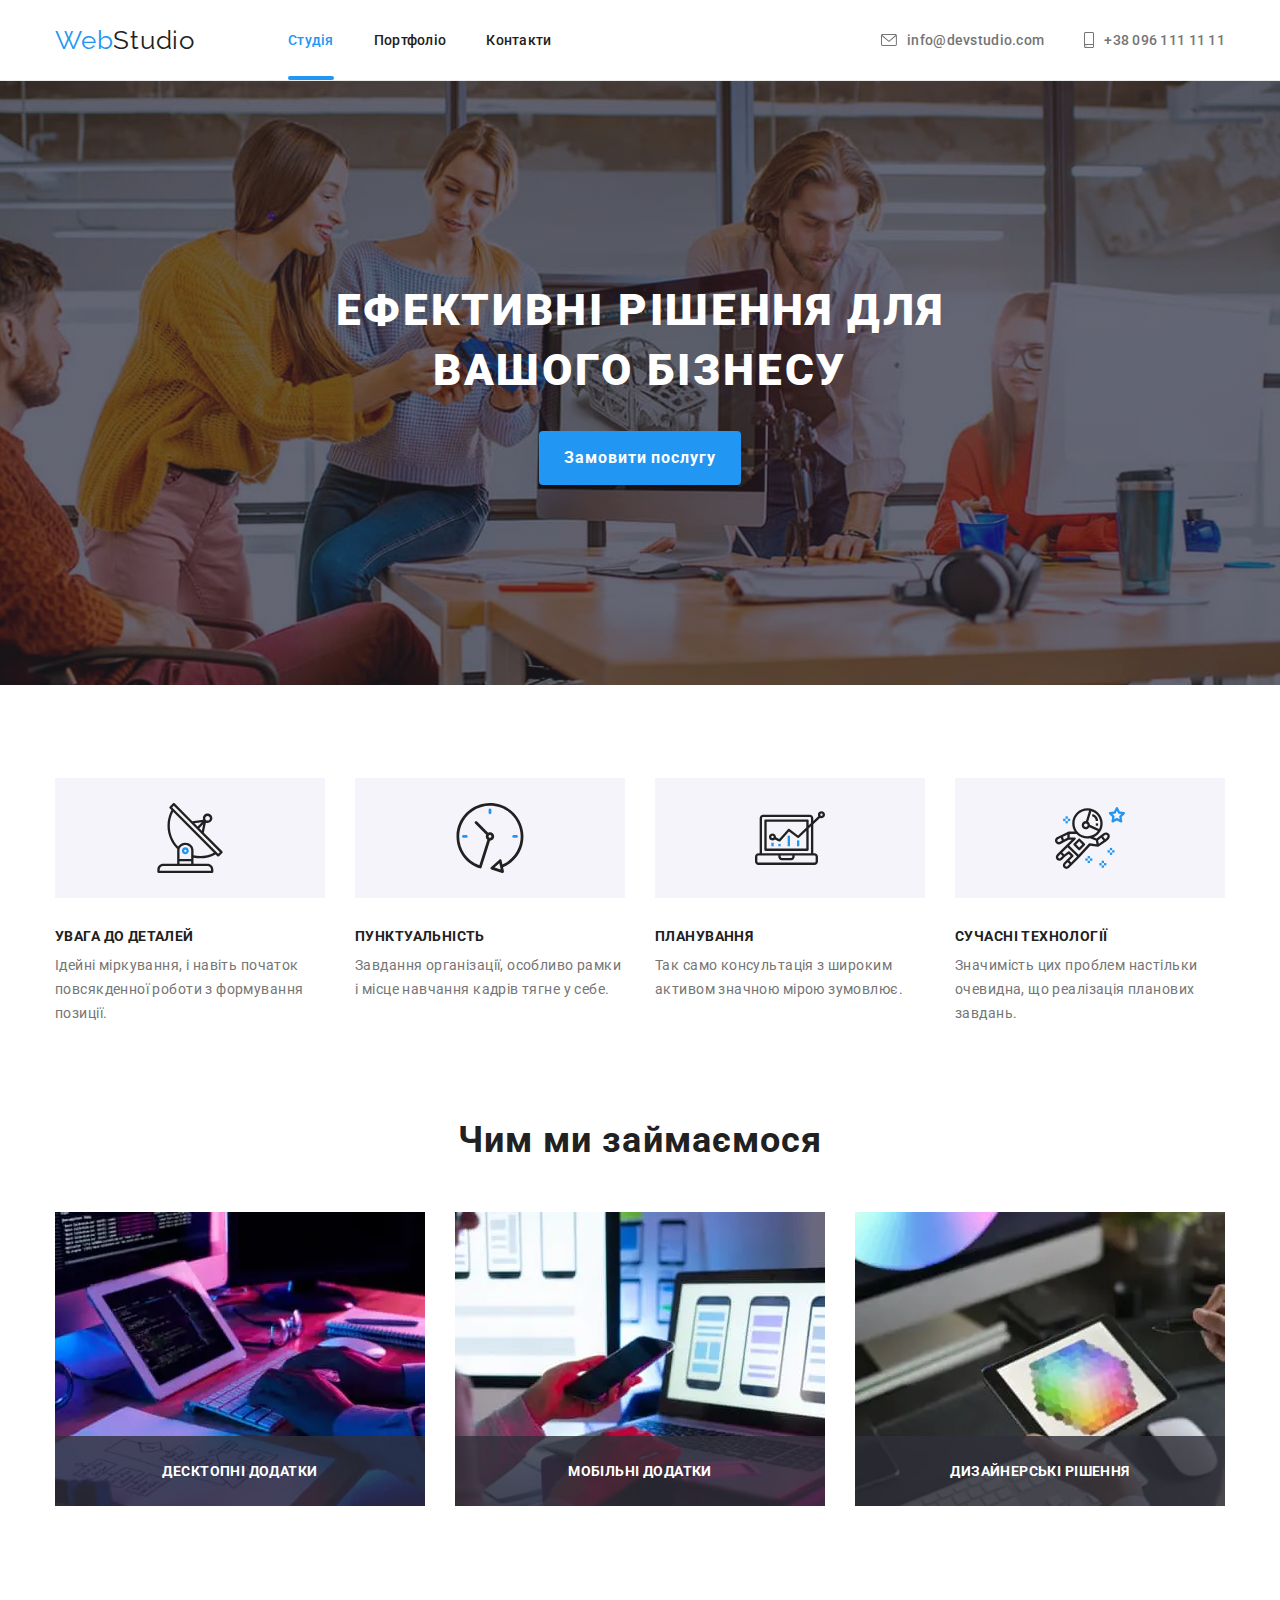
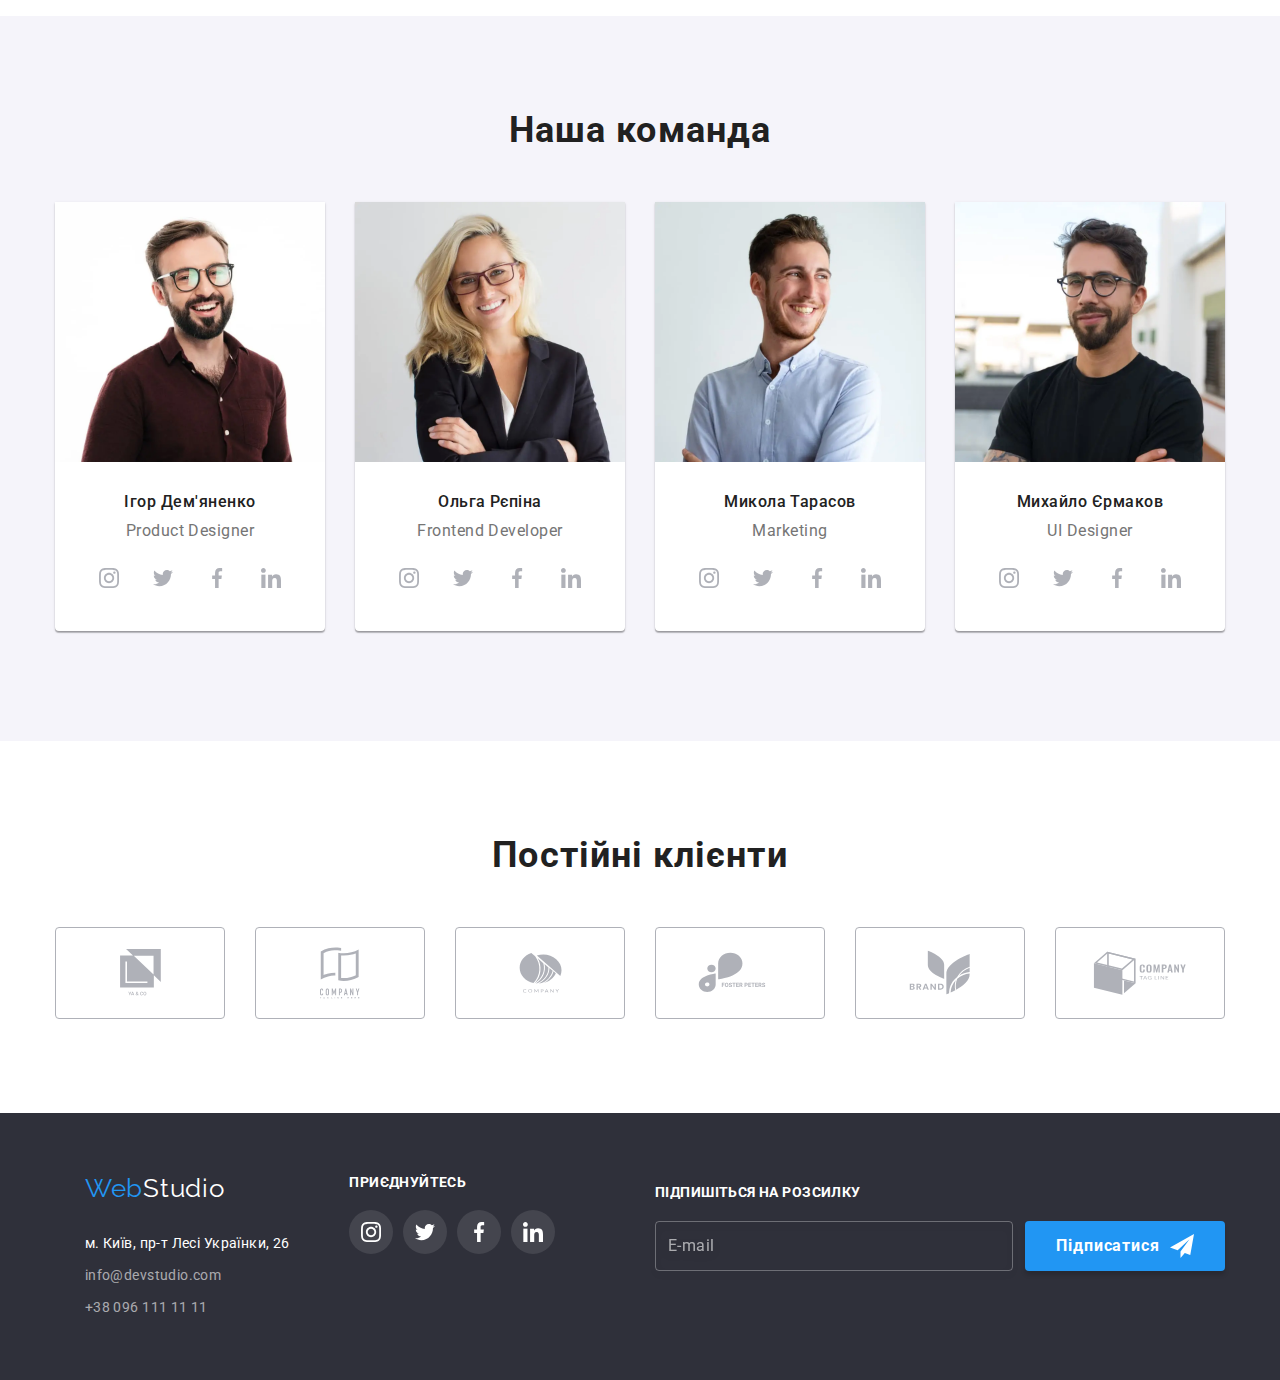
==== commit 899dc3cb: "Fixes minor errors" ====
--- a/index.html
+++ b/index.html
@@ -140,12 +140,18 @@
           <ul class="activities-list list">
             <li class="activities-list__item">
               <div class="activities-list__wrapper">
-                <img
-                  srcset="./images/img1.jpg 1x, ./images/img1@2x.jpg 2x"
-                  src="./images/img1.jpg"
-                  alt="Десктопні додатки"
-                  width="370"
-                />
+                <picture>
+                  <source
+                    srcset="./images/img1.webp 1x, ./images/img1@2x.webp 2x"
+                    type="image/webp"
+                  />
+                  <source
+                    srcset="./images/img1.jpg 1x, ./images/img1@2x.jpg 2x"
+                    type="image/jpeg"
+                  />
+
+                  <img src="./images/img1.jpg" alt="Десктопні додатки" width="370px" />
+                </picture>
                 <div class="activities-list__overlay">
                   <p class="activities-list__caption">Десктопні додатки</p>
                 </div>
@@ -153,9 +159,18 @@
             </li>
             <li class="activities-list__item">
               <div class="activities-list__wrapper">
-                <img 
-                srcset="./images/img2.jpg 1x, ./images/img2@2x.jpg 2x"
-                src="./images/img2.jpg" alt="Мобільні додатки" width="370" />
+                <picture>
+                  <source
+                    srcset="./images/img2.webp 1x, ./images/img2@2x.webp 2x"
+                    type="image/webp"
+                  />
+                  <source
+                    srcset="./images/img2.jpg 1x, ./images/img2@2x.jpg 2x"
+                    type="image/jpeg"
+                  />
+
+                  <img src="./images/img2.jpg" alt="Мобільні додатки" width="370px" />
+                </picture>
                 <div class="activities-list__overlay">
                   <p class="activities-list__caption">Мобільні додатки</p>
                 </div>
@@ -163,9 +178,21 @@
             </li>
             <li class="activities-list__item">
               <div class="activities-list__wrapper">
-                <img 
+                <picture>
+                  <source
+                    srcset="./images/img3.webp 1x, ./images/img3@2x.webp 2x"
+                    type="image/webp"
+                  />
+                  <source
+                    srcset="./images/img3.jpg 1x, ./images/img3@2x.jpg 2x"
+                    type="image/jpeg"
+                  />
+
+                  <img src="./images/img3.jpg" alt="Дизайнерські рішення" width="370px" />
+                </picture>
+                <!-- <img 
                 srcset="./images/img3.jpg 1x, ./images/img3@2x.jpg 2x"
-                src="./images/img3.jpg" alt="Дизайнерські рішення" width="370" />
+                src="./images/img3.jpg" alt="Дизайнерські рішення" width="370" /> -->
                 <div class="activities-list__overlay">
                   <p class="activities-list__caption">Дизайнерські рішення</p>
                 </div>
@@ -181,14 +208,23 @@
           <div class="cards">
             <ul class="cards__list list">
               <li class="cards__item">
-                <img
-
-                  srcset="./images/team1.jpg 1x, ./images/team1@2x.jpg 2x"
-                  src="./images/team1.jpg"
-                  alt="Фото Ігора Дем'яненко"
-                  width="270"
-                  class="cards__image"
-                />
+                <picture>
+                  <source
+                    srcset="./images/team1.webp 1x, ./images/team1@2x.webp 2x"
+                    type="image/webp"
+                  />
+                  <source
+                    srcset="./images/team1.jpg 1x, ./images/team1@2x.jpg 2x"
+                    type="image/jpeg"
+                  />
+
+                  <img
+                    src="./images/team1.jpg"
+                    alt="Фото Ігора Дем'яненко"
+                    width="270px"
+                    class="cards__image"
+                  />
+                </picture>
                 <div class="cards__content">
                   <h3 class="cards__title">Ігор Дем'яненко</h3>
                   <p class="cards__caption">Product Designer</p>
@@ -225,13 +261,23 @@
                 </div>
               </li>
               <li class="cards__item">
-                <img
-                  srcset="./images/team2.jpg 1x, ./images/team2@2x.jpg 2x"
-                  src="./images/team2.jpg"
-                  alt="Фото Ольги Рєпіної"
-                  width="270"
-                  class="cards__image"
-                />
+                <picture>
+                  <source
+                    srcset="./images/team2.webp 1x, ./images/team2@2x.webp 2x"
+                    type="image/webp"
+                  />
+                  <source
+                    srcset="./images/team2.jpg 1x, ./images/team2@2x.jpg 2x"
+                    type="image/jpeg"
+                  />
+
+                  <img
+                    src="./images/team2.jpg"
+                    alt="Фото Ольги Рєпіної"
+                    width="270px"
+                    class="cards__image"
+                  />
+                </picture>
                 <div class="cards__content">
                   <h3 class="cards__title">Ольга Рєпіна</h3>
                   <p class="cards__caption">Frontend Developer</p>
@@ -268,13 +314,23 @@
                 </div>
               </li>
               <li class="cards__item">
-                <img
-                  srcset="./images/team3.jpg 1x, ./images/team3@2x.jpg 2x"
-                  src="./images/team3.jpg"
-                  alt="Фото Миколи Тарасова"
-                  width="270"
-                  class="cards__image"
-                />
+                <picture>
+                  <source
+                    srcset="./images/team3.webp 1x, ./images/team3@2x.webp 2x"
+                    type="image/webp"
+                  />
+                  <source
+                    srcset="./images/team3.jpg 1x, ./images/team3@2x.jpg 2x"
+                    type="image/jpeg"
+                  />
+
+                  <img
+                    src="./images/team3.jpg"
+                    alt="Фото Миколи Тарасова"
+                    width="270px"
+                    class="cards__image"
+                  />
+                </picture>
                 <div class="cards__content">
                   <h3 class="cards__title">Микола Тарасов</h3>
                   <p class="cards__caption">Marketing</p>
@@ -311,13 +367,24 @@
                 </div>
               </li>
               <li class="cards__item">
-                <img
-                  srcset="./images/team4.jpg 1x, ./images/team4@2x.jpg 2x"
-                  src="./images/team4.jpg"
-                  alt="Фото Михайла Єрмакова"
-                  width="270"
-                  class="cards__image"
-                />
+                <picture  >
+                  <source
+                    srcset="./images/team4.webp 1x, ./images/team4@2x.webp 2x"
+                    type="image/webp"
+                  />
+                  <source
+                    srcset="./images/team4.jpg 1x, ./images/team4@2x.jpg 2x"
+                    type="image/jpeg"
+                  />
+
+                  <img
+                    src="./images/team4.jpg"
+                    alt="Фото Михайла Єрмакова"
+                    width="270px"
+                    
+                    class="cards__image"
+                  />
+                </picture>
                 <div class="cards__content">
                   <h3 class="cards__title">Михайло Єрмаков</h3>
                   <p class="cards__caption">UI Designer</p>
@@ -409,68 +476,66 @@
           <div class="footer__main">
             <div>
               <a href="/" class="logo logo--alt">
-              <span class="logo__accent">Web</span><span class="logo__highlight">Studio</span>
-            </a>
-
-            <address class="address">
-              <ul class="address__list list">
-                <li class="address__item">
-                  <a
-                    href="https://goo.gl/maps/CPtrU1FHBa2aNyZL9"
-                    target="_blank"
-                    rel="noopener
+                <span class="logo__accent">Web</span><span class="logo__highlight">Studio</span>
+              </a>
+
+              <address class="address">
+                <ul class="address__list list">
+                  <li class="address__item">
+                    <a
+                      href="https://goo.gl/maps/CPtrU1FHBa2aNyZL9"
+                      target="_blank"
+                      rel="noopener
                     noreferrer nofollow"
-                    class="address__link address__link--map"
-                    >м. Київ, пр-т Лесі Українки, 26</a
-                  >
+                      class="address__link address__link--map"
+                      >м. Київ, пр-т Лесі Українки, 26</a
+                    >
+                  </li>
+                  <li class="address__item">
+                    <a href="mailto:info@devstudio.com" class="address__link">info@devstudio.com</a>
+                  </li>
+                  <li class="address__item">
+                    <a href="tel:+380961111111" class="address__link">+38 096 111 11 11</a>
+                  </li>
+                </ul>
+              </address>
+            </div>
+
+            <div class="socials">
+              <span class="socials-list__caption">приєднуйтесь</span>
+
+              <ul class="socials-list list">
+                <li class="socials-list__item">
+                  <a href="#" class="socials-list__link socials-list__link--alt">
+                    <svg width="20" height="20">
+                      <use href="./images/icons.svg#icon-instagram"></use>
+                    </svg>
+                  </a>
                 </li>
-                <li class="address__item">
-                  <a href="mailto:info@devstudio.com" class="address__link">info@devstudio.com</a>
+                <li class="socials-list__item">
+                  <a href="#" class="socials-list__link socials-list__link--alt">
+                    <svg width="20" height="20">
+                      <use href="./images/icons.svg#icon-twitter"></use>
+                    </svg>
+                  </a>
                 </li>
-                <li class="address__item">
-                  <a href="tel:+380961111111" class="address__link">+38 096 111 11 11</a>
+                <li class="socials-list__item">
+                  <a href="#" class="socials-list__link socials-list__link--alt">
+                    <svg width="20" height="20">
+                      <use href="./images/icons.svg#icon-facebook"></use>
+                    </svg>
+                  </a>
+                </li>
+                <li class="socials-list__item">
+                  <a href="#" class="socials-list__link socials-list__link--alt">
+                    <svg width="20" height="20">
+                      <use href="./images/icons.svg#icon-linkedin"></use>
+                    </svg>
+                  </a>
                 </li>
               </ul>
-            </address>
-            </div>
-
-                      <div class="socials">
-            <span class="socials-list__caption">приєднуйтесь</span>
-
-            <ul class="socials-list list">
-              <li class="socials-list__item">
-                <a href="#" class="socials-list__link socials-list__link--alt">
-                  <svg width="20" height="20">
-                    <use href="./images/icons.svg#icon-instagram"></use>
-                  </svg>
-                </a>
-              </li>
-              <li class="socials-list__item">
-                <a href="#" class="socials-list__link socials-list__link--alt">
-                  <svg width="20" height="20">
-                    <use href="./images/icons.svg#icon-twitter"></use>
-                  </svg>
-                </a>
-              </li>
-              <li class="socials-list__item">
-                <a href="#" class="socials-list__link socials-list__link--alt">
-                  <svg width="20" height="20">
-                    <use href="./images/icons.svg#icon-facebook"></use>
-                  </svg>
-                </a>
-              </li>
-              <li class="socials-list__item">
-                <a href="#" class="socials-list__link socials-list__link--alt">
-                  <svg width="20" height="20">
-                    <use href="./images/icons.svg#icon-linkedin"></use>
-                  </svg>
-                </a>
-              </li>
-            </ul>
+            </div>
           </div>
-          </div>
-
-
 
           <form class="footer__form">
             <div class="footer__input">
@@ -507,28 +572,30 @@
           <li class="mobile-menu__item"><a href="#" class="mobile-menu__link">Контакти</a></li>
         </ul>
       </div>
-      <ul class="mobile-menu__contacts list">
-        <li class="mobile-menu__contact">
-          <a href="mailto:info@devstudio.com" class="mobile-menu__phone"> +38 096 111 11 11</a>
-        </li>
-        <li class="mobile-menu__contact">
-          <a href="mailto:info@devstudio.com" class="mobile-menu__email"> info@devstudio.com</a>
-        </li>
-      </ul>
-      <ul class="mobile-menu__socials list">
-        <li class="mobile-menu__social">
-          <a href="#" class="mobile-menu__profile">Instagram</a>
-        </li>
-        <li class="mobile-menu__social">
-          <a href="#" class="mobile-menu__profile">Twitter</a>
-        </li>
-        <li class="mobile-menu__social">
-          <a href="#" class="mobile-menu__profile">Facebook</a>
-        </li>
-        <li class="mobile-menu__social">
-          <a href="#" class="mobile-menu__profile">LinkedIn</a>
-        </li>
-      </ul>
+      <div>
+        <ul class="mobile-menu__contacts list">
+          <li class="mobile-menu__contact">
+            <a href="mailto:info@devstudio.com" class="mobile-menu__phone"> +38 096 111 11 11</a>
+          </li>
+          <li class="mobile-menu__contact">
+            <a href="mailto:info@devstudio.com" class="mobile-menu__email"> info@devstudio.com</a>
+          </li>
+        </ul>
+        <ul class="mobile-menu__socials list">
+          <li class="mobile-menu__social">
+            <a href="#" class="mobile-menu__profile">Instagram</a>
+          </li>
+          <li class="mobile-menu__social">
+            <a href="#" class="mobile-menu__profile">Twitter</a>
+          </li>
+          <li class="mobile-menu__social">
+            <a href="#" class="mobile-menu__profile">Facebook</a>
+          </li>
+          <li class="mobile-menu__social">
+            <a href="#" class="mobile-menu__profile">LinkedIn</a>
+          </li>
+        </ul>
+      </div>
     </div>
 
     <div class="backdrop is-hidden" data-modal>
--- a/css/main.min.css
+++ b/css/main.min.css
@@ -1 +1 @@
-:root{--color-primary: #212121;--color-secondary: #757575;--color-accent: #2196f3;--color-highlight: #ffffff;--background-primary: #f5f5f5;--background-secondary: #f5f4fa;--background-accent: #2f303a;--color-active: #188ce8;--background-body: #e5e5e5;--border-color: #eeeeee;--border-color-secondary: #ececec;--icon-default: #afb1b8;--input-border: rgba(33, 33, 33, 0.2)}html{-webkit-box-sizing:border-box;box-sizing:border-box}*,*::before,*::after{-webkit-box-sizing:inherit;box-sizing:inherit}body{margin:0px;color:var(--color-primary);font-family:"Roboto",sans-serif}img{display:block;max-width:100%;height:auto}h1,h2,h3,h4,h5,h6,p{margin:0}textarea{resize:none}.activities-list{display:-webkit-box;display:-ms-flexbox;display:flex}.activities-list__item{width:calc((100% - 60px)/3)}.activities-list__item:not(:last-child){margin-right:30px}.activities-list__wrapper{position:relative;overflow:hidden;width:100%}.activities-list__overlay{display:-webkit-box;display:-ms-flexbox;display:flex;-webkit-box-pack:center;-ms-flex-pack:center;justify-content:center;-webkit-box-align:center;-ms-flex-align:center;align-items:center;position:absolute;bottom:0;width:100%;height:23.8%;background:rgba(47,48,58,.8)}.activities-list__caption{font-family:"Roboto",sans-serif;font-style:normal;font-weight:700;font-size:14px;line-height:1.142;text-align:center;letter-spacing:.03em;text-transform:uppercase;color:#fff}.address{font-style:normal;font-size:14px;line-height:1.71;letter-spacing:.03em}.address__list{font-style:normal;font-size:14px;line-height:1.71;letter-spacing:.03em;margin-top:0;margin-bottom:0}.address__item:not(:last-child){margin-bottom:8px}.address__link{text-decoration:none;display:inline-block;color:rgba(255,255,255,.6);-webkit-transition-property:color;transition-property:color;-webkit-transition-duration:250ms;transition-duration:250ms;-webkit-transition-timing-function:cubic-bezier(0.4, 0, 0.2, 1);transition-timing-function:cubic-bezier(0.4, 0, 0.2, 1)}.address__link--map:hover,.address__link:hover,.address__link--map:focus,.address__link:focus,.address__link--map:active,.address__link:active{color:var(--color-accent)}.address__link--map{color:var(--color-highlight)}.backdrop{display:-webkit-box;display:-ms-flexbox;display:flex;-webkit-box-orient:vertical;-webkit-box-direction:normal;-ms-flex-direction:column;flex-direction:column;-webkit-box-pack:center;-ms-flex-pack:center;justify-content:center;-webkit-box-align:center;-ms-flex-align:center;align-items:center;position:fixed;top:0;bottom:0;width:100%;height:100%;background-color:rgba(0,0,0,.2);opacity:1;visibility:visible;-webkit-transition-property:opacity visibility;transition-property:opacity visibility;-webkit-transition-duration:250ms;transition-duration:250ms;-webkit-transition-timing-function:cubic-bezier(0.4, 0, 0.2, 1);transition-timing-function:cubic-bezier(0.4, 0, 0.2, 1)}.button-close{position:absolute;top:8px;right:8px;display:-webkit-box;display:-ms-flexbox;display:flex;margin-left:auto;border-radius:50%;border:1px solid rgba(0,0,0,.1);background-color:#fff;padding:10px}.button-close:hover{fill:#000;cursor:pointer}.button-close__icon{-webkit-transition-property:fill;transition-property:fill;-webkit-transition-duration:250ms;transition-duration:250ms;-webkit-transition-timing-function:cubic-bezier(0.4, 0, 0.2, 1);transition-timing-function:cubic-bezier(0.4, 0, 0.2, 1)}.button-close:hover .button-close__icon{fill:var(--color-accent)}.button{border-radius:4px;font-family:inherit;font-style:normal;display:inline-block;-webkit-box-align:center;-ms-flex-align:center;align-items:center;text-align:center;border:1px solid rgba(0,0,0,0);cursor:pointer;-webkit-box-shadow:0px 4px 4px rgba(0,0,0,.15);box-shadow:0px 4px 4px rgba(0,0,0,.15)}.button__wrapper{display:-webkit-box;display:-ms-flexbox;display:flex;-webkit-box-align:end;-ms-flex-align:end;align-items:flex-end}.cards__list{display:-webkit-box;display:-ms-flexbox;display:flex;-ms-flex-wrap:wrap;flex-wrap:wrap;margin-top:0}@media(max-width: 480px){.cards__list{-webkit-box-orient:vertical;-webkit-box-direction:normal;-ms-flex-direction:column;flex-direction:column}}@media(max-width: 1200px){.cards__list{-webkit-box-pack:center;-ms-flex-pack:center;justify-content:center}}.cards__item{width:calc((100% - 90px)/4);-webkit-box-shadow:0px 1px 3px rgba(0,0,0,.12),0px 1px 1px rgba(0,0,0,.14),0px 2px 1px rgba(0,0,0,.2);box-shadow:0px 1px 3px rgba(0,0,0,.12),0px 1px 1px rgba(0,0,0,.14),0px 2px 1px rgba(0,0,0,.2);border-radius:0px 0px 4px 4px;border-bottom:1px solid rgba(0,0,0,0);background-color:var(--color-highlight)}@media(max-width: 480px){.cards__item{width:100%}}@media(min-width: 480px)and (max-width: 1200px){.cards__item{width:calc((100% - 90px)/2)}}.cards__item:not(:last-child){margin-right:30px}@media(max-width: 480px){.cards__item:not(:last-child){margin-right:0;margin-bottom:30px}}@media(min-width: 480px)and (max-width: 1200px){.cards__item:not(:last-child){margin-right:30px;margin-bottom:30px}.cards__item:not(:last-child):nth-child(2n){margin-right:0px}.cards__item:not(:last-child):nth-last-child(-n+2){margin-bottom:0px}}.cards__title{font-style:normal;font-weight:500;font-size:16px;line-height:1.1875;text-align:center;letter-spacing:.03em;color:inherit;margin-top:0px;margin-bottom:10px}.cards__image{width:100%}.cards__caption{font-style:normal;font-size:16px;line-height:1.1875;text-align:center;letter-spacing:.03em;color:var(--color-secondary);margin:0;padding-bottom:16px}.cards__content{padding-bottom:30px;padding-top:30px}.checkbox{position:relative;display:-webkit-box;display:-ms-flexbox;display:flex;-webkit-box-pack:center;-ms-flex-pack:center;justify-content:center;margin-bottom:30px}@media(max-width: 1200px){.checkbox{-webkit-box-align:end;-ms-flex-align:end;align-items:flex-end}}.checkbox__label{font-size:14px;line-height:1.71;letter-spacing:.03em;color:var(--color-secondary);position:relative;padding-left:24px}@media(max-width: 1200px){.checkbox__label{font-size:12px;line-height:1.16}}.checkbox__link{margin-left:7px;text-decoration:underline;color:var(--color-accent)}.checkbox__input{-webkit-appearance:none;-moz-appearance:none;appearance:none}.checkbox__icon{border:2px solid var(--color-primary);border-radius:2px;fill:rgba(0,0,0,0);margin-top:3.5px;margin-right:7px;position:absolute;left:13px}@media(max-width: 1200px){.checkbox__icon{left:0}}.checkbox__input:checked+.checkbox__icon{fill:var(--color-highlight);background-color:var(--color-accent);border-color:var(--color-accent)}.clients-list{display:-webkit-box;display:-ms-flexbox;display:flex;gap:30px;margin-top:0}@media(max-width: 1200px){.clients-list{-ms-flex-wrap:wrap;flex-wrap:wrap;-webkit-box-pack:center;-ms-flex-pack:center;justify-content:center}}.clients-list__item{height:92px;width:170px}@media(max-width: 480px){.clients-list__item{width:calc((100% - 60px)/2)}.clients-list__item:nth-child(2n){margin-right:0px}.clients-list__item:nth-last-child(-n+2){margin-bottom:0px}}@media(min-width: 480px)and (max-width: 1200px){.clients-list__item{min-width:calc((100% - 120px)/3)}.clients-list__item:nth-child(3n){margin-right:0px}.clients-list__item:nth-last-child(-n+3){margin-bottom:0px}}.clients-list__link{height:100%;width:100%;display:-webkit-box;display:-ms-flexbox;display:flex;-webkit-box-pack:center;-ms-flex-pack:center;justify-content:center;-webkit-box-align:center;-ms-flex-align:center;align-items:center;border:1px solid #afb1b8;border-radius:4px;fill:#afb1b8;padding-top:16px;padding-bottom:16px;padding-left:32px;padding-right:32px;-webkit-transition-property:border-color,fill;transition-property:border-color,fill;-webkit-transition-duration:250ms;transition-duration:250ms;-webkit-transition-timing-function:cubic-bezier(0.4, 0, 0.2, 1);transition-timing-function:cubic-bezier(0.4, 0, 0.2, 1)}.clients-list__link:hover,.clients-list__link:active,.clients-list__link:focus{border-color:var(--color-accent);fill:var(--color-accent)}.contacts{font-weight:500;font-size:14px;line-height:1.142;letter-spacing:.02em;text-decoration:none;color:var(--color-secondary)}.contacts__icon{fill:var(--color-secondary);margin-right:10px}.contacts__list{display:-webkit-box;display:-ms-flexbox;display:flex;margin-top:0;margin-bottom:0;margin-left:auto}@media(min-width: 480px)and (max-width: 1200px){.contacts__list{-webkit-box-orient:vertical;-webkit-box-direction:normal;-ms-flex-direction:column;flex-direction:column}}.contacts__item:hover .contacts__icon,.contacts__item:focus .contacts__icon{color:var(--color-accent);fill:var(--color-accent)}.contacts__item:not(:last-child){margin-right:40px}.filter-list{display:-webkit-box;display:-ms-flexbox;display:flex;-webkit-box-align:center;-ms-flex-align:center;align-items:center;-webkit-box-pack:center;-ms-flex-pack:center;justify-content:center;margin-bottom:50px;margin-top:0}.filter-list__item:not(:last-child){margin-right:8px}.filter-list__button{font-weight:500;font-size:16px;line-height:1.625;letter-spacing:.03em;background-color:var(--background-secondary);padding:6px 26px;-webkit-box-shadow:none;box-shadow:none;-webkit-transition-property:background-color,color,border-radius,-webkit-box-shadow;transition-property:background-color,color,border-radius,-webkit-box-shadow;transition-property:background-color,color,border-radius,box-shadow;transition-property:background-color,color,border-radius,box-shadow,-webkit-box-shadow;-webkit-transition-duration:250ms;transition-duration:250ms;-webkit-transition-timing-function:cubic-bezier(0.4, 0, 0.2, 1);transition-timing-function:cubic-bezier(0.4, 0, 0.2, 1)}.filter-list__button:hover,.filter-list__button:focus,.filter-list__button:active{color:var(--color-highlight);background-color:var(--color-accent);border-radius:4px;-webkit-box-shadow:0px 3px 1px rgba(0,0,0,.1),0px 1px 2px rgba(0,0,0,.08),0px 2px 2px rgba(0,0,0,.12);box-shadow:0px 3px 1px rgba(0,0,0,.1),0px 1px 2px rgba(0,0,0,.08),0px 2px 2px rgba(0,0,0,.12)}.form-field{position:relative;margin-bottom:10px}.form-field__label{color:var(--color-secondary);margin-bottom:4px;font-size:12px;line-height:1.16}.form-field__input{height:40px;width:100%;padding:0 12px 0 40px;border:1px solid var(--input-border);border-radius:4px;-webkit-transition-property:border-color;transition-property:border-color;-webkit-transition-duration:250ms;transition-duration:250ms;-webkit-transition-timing-function:cubic-bezier(0.4, 0, 0.2, 1);transition-timing-function:cubic-bezier(0.4, 0, 0.2, 1)}.form-field__input:hover,.form-field__input :focus{border-color:var(--color-accent);cursor:pointer}@media(max-width: 480px){.form-field__input{max-width:370px}}.form-field__textarea{height:120px;width:100%;padding:12px 16px 12px 16px;margin-bottom:20px;border:1px solid var(--input-border);border-radius:4px;-webkit-transition-property:border-color;transition-property:border-color;-webkit-transition-duration:250ms;transition-duration:250ms;-webkit-transition-timing-function:cubic-bezier(0.4, 0, 0.2, 1);transition-timing-function:cubic-bezier(0.4, 0, 0.2, 1)}.form-field__textarea:hover,.form-field__textarea:focus{border-color:var(--color-accent);cursor:pointer}.form-field__textarea::-webkit-input-placeholder{font-size:12px;line-height:1.16;color:rgba(117,117,117,.5)}.form-field__textarea::-moz-placeholder{font-size:12px;line-height:1.16;color:rgba(117,117,117,.5)}.form-field__textarea:-ms-input-placeholder{font-size:12px;line-height:1.16;color:rgba(117,117,117,.5)}.form-field__textarea::-ms-input-placeholder{font-size:12px;line-height:1.16;color:rgba(117,117,117,.5)}.form-field__textarea::placeholder{font-size:12px;line-height:1.16;color:rgba(117,117,117,.5)}.form-field__icon{position:absolute;top:50%;left:15px;-webkit-transform:translatey(-50%);transform:translatey(-50%);-webkit-transition-property:fill;transition-property:fill;-webkit-transition-duration:250ms;transition-duration:250ms;-webkit-transition-timing-function:cubic-bezier(0.4, 0, 0.2, 1);transition-timing-function:cubic-bezier(0.4, 0, 0.2, 1)}.form-field__submit{display:-webkit-box;display:-ms-flexbox;display:flex;-webkit-box-align:center;-ms-flex-align:center;align-items:center;text-align:center;-webkit-box-shadow:0px 4px 4px rgba(0,0,0,.15);box-shadow:0px 4px 4px rgba(0,0,0,.15);padding:10px 52px;min-width:200px;letter-spacing:.06em;color:var(--color-highlight);background-color:var(--color-accent);font-weight:700;font-size:16px;line-height:1.875;-webkit-transition-property:background-color;transition-property:background-color;-webkit-transition-duration:250ms;transition-duration:250ms;-webkit-transition-timing-function:cubic-bezier(0.4, 0, 0.2, 1);transition-timing-function:cubic-bezier(0.4, 0, 0.2, 1);margin:0 auto}.form-field__submit:hover,.form-field__submit:focus{background-color:var(--color-active)}.form-field__input:hover+.form-field__icon,.form-field__input:focus+.form-field__icon{fill:var(--color-accent)}.hero{background-color:var(--background-accent);background-size:cover;text-align:center;padding-top:200px;padding-bottom:200px;background-image:-webkit-gradient(linear, left top, right top, from(rgba(47, 48, 58, 0.4)), to(rgba(47, 48, 58, 0.4))),url(../images/herobg.jpg);background-image:linear-gradient(to right, rgba(47, 48, 58, 0.4), rgba(47, 48, 58, 0.4)),url(../images/herobg.jpg);background-repeat:no-repeat;background-position:center center}@media(min-device-pixel-ratio: 2),(-webkit-min-device-pixel-ratio: 2),(min-resolution: 192dpi),(min-resolution: 2ddpx){.hero .box{background-image:url(../images/herobg@2x.jpg)}}.hero__title{margin-top:0;margin-bottom:30px;font-style:normal;font-weight:900;font-size:44px;line-height:1.363;text-align:center;letter-spacing:.06em;text-transform:uppercase;color:var(--color-highlight)}.hero__button{-webkit-box-shadow:0px 4px 4px rgba(0,0,0,.15);box-shadow:0px 4px 4px rgba(0,0,0,.15);min-width:200px;letter-spacing:.06em;font-weight:700;font-size:16px;line-height:1.875;padding:11px 24px;color:var(--color-highlight);background-color:var(--color-accent)}.hero__button:hover,.hero__button:focus{background-color:var(--color-active)}.list{list-style:none;padding:0}.list__item:not(:last-child){margin-right:40px}.logo{text-decoration:none;color:inherit;font-family:"Raleway",sans-serif;font-style:normal;font-size:26px;line-height:1.192;letter-spacing:.03em;display:inline-block;margin-right:93px}.logo--alt{padding-right:0px;padding-bottom:28px;margin-right:0}.logo__highlight{color:var(--color-highlight)}.logo__accent{color:var(--color-accent)}.mobile-menu{position:fixed;top:0;left:0;max-width:100vw;width:100%;height:100%;background-color:var(--color-highlight);-webkit-transform:translateX(-100%);transform:translateX(-100%);-webkit-transition:-webkit-transform 500ms;transition:-webkit-transform 500ms;transition:transform 500ms;transition:transform 500ms, -webkit-transform 500ms;padding:48px 40px}.mobile-menu__nav{margin-bottom:306px}.mobile-menu__close{top:10px;right:15px;position:absolute;display:-webkit-box;display:-ms-flexbox;display:flex;margin-left:auto;border:0}.mobile-menu.is-open{-webkit-transform:translateX(0);transform:translateX(0)}.mobile-menu__item:not(:last-child){margin-bottom:32px}.mobile-menu__link{font-weight:500;font-size:40px;line-height:1.175;letter-spacing:.02em;color:var(--color-primary);text-decoration:none;font-style:normal;-webkit-transition-property:color;transition-property:color;-webkit-transition-duration:250ms;transition-duration:250ms;-webkit-transition-timing-function:cubic-bezier(0.4, 0, 0.2, 1);transition-timing-function:cubic-bezier(0.4, 0, 0.2, 1)}.mobile-menu__link:hover{color:var(--color-accent)}.mobile-menu__contacts{font-weight:500;font-size:14px;line-height:1.142;letter-spacing:.02em}.mobile-menu__contact{padding-bottom:32px}.mobile-menu__phone{font-weight:500;font-size:34px;line-height:1.17;letter-spacing:.02em;color:var(--color-accent);text-decoration:none}.mobile-menu__email{font-size:24px;line-height:1.17;letter-spacing:.02em;color:var(--color-secondary);text-decoration:none}.mobile-menu__socials{display:-webkit-box;display:-ms-flexbox;display:flex;max-width:100vw;-ms-flex-wrap:wrap;flex-wrap:wrap}.mobile-menu__social:not(:last-child){padding-right:10px;border-right:1px solid rgba(33,33,33,.2)}.mobile-menu__social:not(:first-child){padding-left:10px}.mobile-menu__profile{text-decoration:none;font-weight:500;font-size:18px;line-height:1.22;letter-spacing:.02em;color:var(--color-accent)}.modal{display:-webkit-box;display:-ms-flexbox;display:flex;-webkit-box-align:center;-ms-flex-align:center;align-items:center;-webkit-box-pack:center;-ms-flex-pack:center;justify-content:center;height:100%;-webkit-transform:translate(0%, 0%);transform:translate(0%, 0%);-webkit-transition-property:-webkit-transform;transition-property:-webkit-transform;transition-property:transform;transition-property:transform, -webkit-transform;-webkit-transition-duration:250ms;transition-duration:250ms;-webkit-transition-timing-function:cubic-bezier(0.4, 0, 0.2, 1);transition-timing-function:cubic-bezier(0.4, 0, 0.2, 1)}@media(max-width: 1200px){.modal{margin:95px 15px;max-height:609px}}@media(min-width: 768px)and (max-width: 1200px){.modal{margin:208px 159px;max-height:609px;max-width:450px}}.modal__container{position:relative;max-width:528px;width:100%;max-height:581px;height:100%;background-color:#fff;-webkit-box-shadow:0px 1px 3px rgba(0,0,0,.12),0px 1px 1px rgba(0,0,0,.14),0px 2px 1px rgba(0,0,0,.2);box-shadow:0px 1px 3px rgba(0,0,0,.12),0px 1px 1px rgba(0,0,0,.14),0px 2px 1px rgba(0,0,0,.2);border-radius:4px;padding:40px}@media(max-width: 1200px){.modal__container{max-height:609px}}.modal__title{font-size:20px;line-height:1.15;text-align:center;letter-spacing:.03em;margin-bottom:12px}.projects-list{display:-webkit-box;display:-ms-flexbox;display:flex;-ms-flex-wrap:wrap;flex-wrap:wrap;margin:0}.projects-list__item{width:calc((100% - 60px)/3);margin-right:30px;margin-bottom:30px;border:1px solid var(--border-color);background-color:var(--color-highlight);-webkit-transition-property:-webkit-box-shadow;transition-property:-webkit-box-shadow;transition-property:box-shadow;transition-property:box-shadow, -webkit-box-shadow;-webkit-transition-duration:250ms;transition-duration:250ms;-webkit-transition-timing-function:cubic-bezier(0.4, 0, 0.2, 1);transition-timing-function:cubic-bezier(0.4, 0, 0.2, 1)}.projects-list__item:nth-child(3n){margin-right:0px}.projects-list__item:nth-last-child(-n+3){margin-bottom:0px}.projects-list__item:hover{-webkit-box-shadow:0px 1px 1px rgba(0,0,0,.12),0px 4px 4px rgba(0,0,0,.06),1px 4px 6px rgba(0,0,0,.16);box-shadow:0px 1px 1px rgba(0,0,0,.12),0px 4px 4px rgba(0,0,0,.06),1px 4px 6px rgba(0,0,0,.16)}.projects-list__title{font-style:normal;font-size:18px;line-height:2;letter-spacing:.06em;margin-bottom:4px;margin-top:0px}.projects-list__subtitle{font-style:normal;font-size:16px;line-height:1.875;letter-spacing:.03em;color:var(--color-secondary);margin-top:0px;margin-bottom:0px}.projects-list__wrapper{padding:20px 24px}.projects-list__image{position:relative;overflow:hidden;width:100%}.projects-list__overlay{display:-webkit-box;display:-ms-flexbox;display:flex;-webkit-box-align:center;-ms-flex-align:center;align-items:center;position:absolute;bottom:0;top:0;width:100%;height:100%;background:rgba(33,150,243,.9);-webkit-transform:translateY(100%);transform:translateY(100%);-webkit-transition-property:-webkit-transform;transition-property:-webkit-transform;transition-property:transform;transition-property:transform, -webkit-transform;-webkit-transition-duration:250ms;transition-duration:250ms;-webkit-transition-timing-function:cubic-bezier(0.4, 0, 0.2, 1);transition-timing-function:cubic-bezier(0.4, 0, 0.2, 1)}.projects-list__caption{font-family:"Roboto",sans-serif;font-style:normal;font-size:18px;line-height:1.56;letter-spacing:.03em;padding-right:24px;padding-left:24px;color:var(--color-highlight)}.projects-list .projects-list__item:hover .projects-list__overlay{-webkit-transform:translatey(0);transform:translatey(0)}.quality-list{display:-webkit-box;display:-ms-flexbox;display:flex;margin-top:0;margin-bottom:0;-ms-flex-wrap:wrap;flex-wrap:wrap;gap:30px}@media(min-width: 768px){.quality-list__item{-ms-flex-preferred-size:calc((100% - 30px)/2);flex-basis:calc((100% - 30px)/2)}}@media(min-width: 1200px){.quality-list__item{-ms-flex-preferred-size:calc((100% - 90px)/4);flex-basis:calc((100% - 90px)/4)}}.quality-list__display{background-color:var(--background-secondary);display:-webkit-box;display:-ms-flexbox;display:flex;-webkit-box-align:center;-ms-flex-align:center;align-items:center;-webkit-box-pack:center;-ms-flex-pack:center;justify-content:center;height:120px;margin-bottom:30px}.quality-list__icon{display:block;margin-left:auto;margin-right:auto}.quality-list__title{-webkit-box-align:center;-ms-flex-align:center;align-items:center;font-style:normal;font-size:14px;line-height:1.142;letter-spacing:.03em;text-transform:uppercase;color:inherit;margin-top:0px;margin-bottom:10px}.quality-list__caption{font-style:normal;font-size:14px;line-height:1.714;letter-spacing:.03em;color:var(--color-secondary);display:inline-block;margin-top:0;margin-bottom:0;text-align:left}.socials-list{display:-webkit-box;display:-ms-flexbox;display:flex;-webkit-box-align:center;-ms-flex-align:center;align-items:center;-webkit-box-pack:center;-ms-flex-pack:center;justify-content:center;gap:10px;margin-top:0;margin-bottom:0}.socials-list__item{border-radius:50%;width:44px;height:44px}.socials-list__link{display:-webkit-box;display:-ms-flexbox;display:flex;width:100%;height:100%;-webkit-box-pack:center;-ms-flex-pack:center;justify-content:center;-webkit-box-align:center;-ms-flex-align:center;align-items:center;border-radius:50%;fill:#afb1b8;-webkit-transition-property:background-color,fill;transition-property:background-color,fill;-webkit-transition-duration:250ms;transition-duration:250ms;-webkit-transition-timing-function:cubic-bezier(0.4, 0, 0.2, 1);transition-timing-function:cubic-bezier(0.4, 0, 0.2, 1)}.socials-list__link--alt{fill:var(--color-highlight);background-color:rgba(255,255,255,.1);-webkit-transition-property:background-color;transition-property:background-color;-webkit-transition-duration:250ms;transition-duration:250ms;-webkit-transition-timing-function:cubic-bezier(0.4, 0, 0.2, 1);transition-timing-function:cubic-bezier(0.4, 0, 0.2, 1)}.socials-list__link:hover,.socials-list__link:focus,.socials-list__link:active{background-color:var(--color-accent);fill:var(--color-highlight)}.socials-list__caption{display:inline-block;font-weight:700;font-size:14px;line-height:16px;letter-spacing:.03em;text-transform:uppercase;color:#fff;margin-bottom:20px}.container{max-width:1200px;padding:0 15px;margin-left:auto;margin-right:auto}.footer__container{display:-webkit-box;display:-ms-flexbox;display:flex;gap:70px;-webkit-box-align:baseline;-ms-flex-align:baseline;align-items:baseline;-webkit-box-pack:justify;-ms-flex-pack:justify;justify-content:space-between}@media(max-width: 768px){.footer__container{-webkit-box-pack:center;-ms-flex-pack:center;justify-content:center;text-align:center;-webkit-box-align:center;-ms-flex-align:center;align-items:center;-webkit-box-orient:vertical;-webkit-box-direction:normal;-ms-flex-direction:column;flex-direction:column}}@media(min-width: 768px)and (max-width: 1200px){.footer__container{text-align:center;-webkit-box-orient:vertical;-webkit-box-direction:normal;-ms-flex-direction:column;flex-direction:column;-webkit-box-align:center;-ms-flex-align:center;align-items:center}}.footer__form{max-width:100%;display:-webkit-box;display:-ms-flexbox;display:flex}@media(max-width: 1200px){.footer__form{-webkit-box-orient:vertical;-webkit-box-direction:normal;-ms-flex-direction:column;flex-direction:column;-webkit-box-align:center;-ms-flex-align:center;align-items:center}}.footer__input{margin-right:12px;width:358px;max-width:100%}@media(max-width: 1200px){.footer__input{margin-right:0;margin-bottom:20px}}.footer__label{margin-bottom:20px;display:inline-block;font-weight:700;font-size:14px;line-height:1.14;letter-spacing:.03em;text-transform:uppercase;color:var(--color-highlight)}.footer__field{height:50px;width:100%;padding:0 15px 0 12px;color:var(--background-primary);border:1px solid rgba(255,255,255,.3);border-radius:4px;-webkit-filter:drop-shadow(0px 4px 4px rgba(0, 0, 0, 0.15));filter:drop-shadow(0px 4px 4px rgba(0, 0, 0, 0.15));-webkit-transition-property:border-color;transition-property:border-color;-webkit-transition-duration:250ms;transition-duration:250ms;-webkit-transition-timing-function:cubic-bezier(0.4, 0, 0.2, 1);transition-timing-function:cubic-bezier(0.4, 0, 0.2, 1);background-color:rgba(0,0,0,0)}.footer__field::-webkit-input-placeholder{font-size:16px;line-height:1.25;letter-spacing:.03em;color:rgba(255,255,255,.6)}.footer__field::-moz-placeholder{font-size:16px;line-height:1.25;letter-spacing:.03em;color:rgba(255,255,255,.6)}.footer__field:-ms-input-placeholder{font-size:16px;line-height:1.25;letter-spacing:.03em;color:rgba(255,255,255,.6)}.footer__field::-ms-input-placeholder{font-size:16px;line-height:1.25;letter-spacing:.03em;color:rgba(255,255,255,.6)}.footer__field::placeholder{font-size:16px;line-height:1.25;letter-spacing:.03em;color:rgba(255,255,255,.6)}.footer__submit{-webkit-box-pack:center;-ms-flex-pack:center;justify-content:center;width:200px;display:-webkit-box;display:-ms-flexbox;display:flex;fill:var(--color-highlight);gap:10px;background-color:var(--color-accent);height:50px;font-weight:700;font-size:16px;line-height:1.88;display:flex;letter-spacing:.06em;color:var(--color-highlight)}.footer__main{display:-webkit-box;display:-ms-flexbox;display:flex;max-width:1100px;width:100%;-ms-flex-pack:distribute;justify-content:space-around}@media(max-width: 768px){.footer__main{-webkit-box-orient:vertical;-webkit-box-direction:normal;-ms-flex-direction:column;flex-direction:column;gap:60px}}.header{border-bottom:1px solid var(--border-color-secondary)}.header__container{display:-webkit-box;display:-ms-flexbox;display:flex;-webkit-box-align:center;-ms-flex-align:center;align-items:center}.header__wrapper{background:var(--color-highlight);padding:0px}.header__nav{display:-webkit-box;display:-ms-flexbox;display:flex;-webkit-box-align:center;-ms-flex-align:center;align-items:center;padding:0;margin:0}.header__list{display:none}@media(min-width: 480px){.header__list{display:-webkit-box;display:-ms-flexbox;display:flex;-webkit-box-align:center;-ms-flex-align:center;align-items:center;padding:0;margin:0}}.header__burger{border:0;background-color:var(--color-highlight);display:block;margin-left:auto;cursor:pointer;-webkit-transition-property:fill;transition-property:fill;-webkit-transition-duration:250ms;transition-duration:250ms;-webkit-transition-timing-function:cubic-bezier(0.4, 0, 0.2, 1);transition-timing-function:cubic-bezier(0.4, 0, 0.2, 1)}@media(min-width: 480px){.header__burger{display:none}}.header__burger:hover{fill:var(--color-accent)}@media(max-width: 479px){.header__contacts{display:none}}.header__link{font-style:normal;font-weight:500;font-size:14px;line-height:1.142;letter-spacing:.02em;text-decoration:none;color:inherit;position:relative;-webkit-transition-property:color;transition-property:color;-webkit-transition-duration:250ms;transition-duration:250ms;-webkit-transition-timing-function:cubic-bezier(0.4, 0, 0.2, 1);transition-timing-function:cubic-bezier(0.4, 0, 0.2, 1);padding-top:32px;padding-bottom:32px}@media(min-width: 768px)and (max-width: 1200px){.header__link{padding-top:28px;padding-bottom:30px}}.header__link:hover,.header__link:focus{color:var(--color-accent)}.header__link--current{color:var(--color-accent)}.header__link--centered{display:-webkit-box;display:-ms-flexbox;display:flex;-webkit-box-align:center;-ms-flex-align:center;align-items:center}@media(min-width: 480px)and (max-width: 1200px){.header__link--centered{padding-bottom:10px;padding-top:10px}}.header__link--current::after{position:absolute;bottom:0px;right:0px;content:"";width:100%;height:4px;background-color:var(--color-accent);border-radius:2px}@media(min-width: 768px)and (max-width: 1200px){.header__link--current::after{bottom:1px;right:1px}}.section{padding-bottom:94px;padding-top:94px}.section__title{font-style:normal;font-size:36px;line-height:1.166;text-align:center;letter-spacing:.03em;margin-bottom:50px;margin-top:0px;color:var(--color-primary)}.section__title--hidden{white-space:nowrap;width:1px;height:1px;overflow:hidden;border:0;padding:0;clip:rect(0 0 0 0);-webkit-clip-path:inset(50%);clip-path:inset(50%);margin:-1px}.section--team{background-color:var(--background-secondary);padding-top:94px}.section--footer{background:var(--background-accent);padding-top:60px;padding-bottom:60px}.section--activities{padding-top:0px}@media(max-width: 1200px){.section--activities{display:none}}.is-hidden{opacity:0;visibility:hidden;pointer-events:none}/*# sourceMappingURL=main.min.css.map */+:root{--color-primary: #212121;--color-secondary: #757575;--color-accent: #2196f3;--color-highlight: #ffffff;--background-primary: #f5f5f5;--background-secondary: #f5f4fa;--background-accent: #2f303a;--color-active: #188ce8;--background-body: #e5e5e5;--border-color: #eeeeee;--border-color-secondary: #ececec;--icon-default: #afb1b8;--input-border: rgba(33, 33, 33, 0.2)}html{-webkit-box-sizing:border-box;box-sizing:border-box}*,*::before,*::after{-webkit-box-sizing:inherit;box-sizing:inherit}body{margin:0px;color:var(--color-primary);font-family:"Roboto",sans-serif}img{display:block;max-width:100%;height:auto}h1,h2,h3,h4,h5,h6,p{margin:0}textarea{resize:none}.activities-list{display:-webkit-box;display:-ms-flexbox;display:flex}.activities-list__item{width:calc((100% - 60px)/3)}.activities-list__item:not(:last-child){margin-right:30px}.activities-list__wrapper{position:relative;overflow:hidden;width:100%}.activities-list__overlay{display:-webkit-box;display:-ms-flexbox;display:flex;-webkit-box-pack:center;-ms-flex-pack:center;justify-content:center;-webkit-box-align:center;-ms-flex-align:center;align-items:center;position:absolute;bottom:0;width:100%;height:23.8%;background:rgba(47,48,58,.8)}.activities-list__caption{font-family:"Roboto",sans-serif;font-style:normal;font-weight:700;font-size:14px;line-height:1.142;text-align:center;letter-spacing:.03em;text-transform:uppercase;color:#fff}.address{font-style:normal;font-size:14px;line-height:1.71;letter-spacing:.03em}.address__list{font-style:normal;font-size:14px;line-height:1.71;letter-spacing:.03em;margin-top:0;margin-bottom:0}.address__item:not(:last-child){margin-bottom:8px}.address__link{text-decoration:none;display:inline-block;color:rgba(255,255,255,.6);-webkit-transition-property:color;transition-property:color;-webkit-transition-duration:250ms;transition-duration:250ms;-webkit-transition-timing-function:cubic-bezier(0.4, 0, 0.2, 1);transition-timing-function:cubic-bezier(0.4, 0, 0.2, 1)}.address__link--map:hover,.address__link:hover,.address__link--map:focus,.address__link:focus,.address__link--map:active,.address__link:active{color:var(--color-accent)}.address__link--map{color:var(--color-highlight)}.backdrop{display:-webkit-box;display:-ms-flexbox;display:flex;-webkit-box-orient:vertical;-webkit-box-direction:normal;-ms-flex-direction:column;flex-direction:column;-webkit-box-pack:center;-ms-flex-pack:center;justify-content:center;-webkit-box-align:center;-ms-flex-align:center;align-items:center;position:fixed;top:0;bottom:0;width:100%;height:100%;background-color:rgba(0,0,0,.2);opacity:1;visibility:visible;-webkit-transition-property:opacity visibility;transition-property:opacity visibility;-webkit-transition-duration:250ms;transition-duration:250ms;-webkit-transition-timing-function:cubic-bezier(0.4, 0, 0.2, 1);transition-timing-function:cubic-bezier(0.4, 0, 0.2, 1)}.button-close{position:absolute;top:8px;right:8px;display:-webkit-box;display:-ms-flexbox;display:flex;margin-left:auto;border-radius:50%;border:1px solid rgba(0,0,0,.1);background-color:#fff;padding:10px}.button-close:hover{fill:#000;cursor:pointer}.button-close__icon{-webkit-transition-property:fill;transition-property:fill;-webkit-transition-duration:250ms;transition-duration:250ms;-webkit-transition-timing-function:cubic-bezier(0.4, 0, 0.2, 1);transition-timing-function:cubic-bezier(0.4, 0, 0.2, 1)}.button-close:hover .button-close__icon{fill:var(--color-accent)}.button{border-radius:4px;font-family:inherit;font-style:normal;display:inline-block;-webkit-box-align:center;-ms-flex-align:center;align-items:center;text-align:center;border:1px solid rgba(0,0,0,0);cursor:pointer;-webkit-box-shadow:0px 4px 4px rgba(0,0,0,.15);box-shadow:0px 4px 4px rgba(0,0,0,.15)}.button__wrapper{display:-webkit-box;display:-ms-flexbox;display:flex;-webkit-box-align:end;-ms-flex-align:end;align-items:flex-end}.cards__list{display:-webkit-box;display:-ms-flexbox;display:flex;-ms-flex-wrap:wrap;flex-wrap:wrap;gap:30px;margin-top:0}@media(max-width: 480px){.cards__list{-webkit-box-orient:vertical;-webkit-box-direction:normal;-ms-flex-direction:column;flex-direction:column}}@media(min-width: 480px)and (max-width: 1200px){.cards__list{-webkit-box-pack:center;-ms-flex-pack:center;justify-content:center}}.cards__item{width:calc((100% - 90px)/4);-webkit-box-shadow:0px 1px 3px rgba(0,0,0,.12),0px 1px 1px rgba(0,0,0,.14),0px 2px 1px rgba(0,0,0,.2);box-shadow:0px 1px 3px rgba(0,0,0,.12),0px 1px 1px rgba(0,0,0,.14),0px 2px 1px rgba(0,0,0,.2);border-radius:0px 0px 4px 4px;border-bottom:1px solid rgba(0,0,0,0);background-color:var(--color-highlight)}@media(max-width: 768px){.cards__item{width:100%}}@media(min-width: 768px)and (max-width: 1200px){.cards__item{width:calc((100% - 90px)/2)}}.cards__title{font-style:normal;font-weight:500;font-size:16px;line-height:1.1875;text-align:center;letter-spacing:.03em;color:inherit;margin-top:0px;margin-bottom:10px}.cards__image{width:100%}.cards__caption{font-style:normal;font-size:16px;line-height:1.1875;text-align:center;letter-spacing:.03em;color:var(--color-secondary);margin:0;padding-bottom:16px}.cards__content{padding-bottom:30px;padding-top:30px}.checkbox{position:relative;display:-webkit-box;display:-ms-flexbox;display:flex;-webkit-box-pack:center;-ms-flex-pack:center;justify-content:center;margin-bottom:30px}@media(max-width: 1200px){.checkbox{-webkit-box-align:end;-ms-flex-align:end;align-items:flex-end}}.checkbox__label{font-size:14px;line-height:1.71;letter-spacing:.03em;color:var(--color-secondary);position:relative;padding-left:24px}@media(max-width: 1200px){.checkbox__label{font-size:12px;line-height:1.16}}.checkbox__link{margin-left:7px;text-decoration:underline;color:var(--color-accent)}.checkbox__input{-webkit-appearance:none;-moz-appearance:none;appearance:none}.checkbox__icon{border:2px solid var(--color-primary);border-radius:2px;fill:rgba(0,0,0,0);margin-top:3.5px;margin-right:7px;position:absolute;left:13px}@media(max-width: 1200px){.checkbox__icon{left:0}}.checkbox__input:checked+.checkbox__icon{fill:var(--color-highlight);background-color:var(--color-accent);border-color:var(--color-accent)}.clients-list{display:-webkit-box;display:-ms-flexbox;display:flex;gap:30px;margin-top:0;margin-bottom:0}@media(max-width: 1200px){.clients-list{-ms-flex-wrap:wrap;flex-wrap:wrap;-webkit-box-pack:center;-ms-flex-pack:center;justify-content:center}}.clients-list__item{height:92px;width:170px}@media(max-width: 768px){.clients-list__item{width:210px}.clients-list__item:nth-child(2n){margin-right:0px}.clients-list__item:nth-last-child(-n+2){margin-bottom:0px}}@media(min-width: 768px)and (max-width: 1200px)and (max-width: 1200px){.clients-list__item{width:226px}}@media(min-width: 768px)and (max-width: 1200px){.clients-list__item:nth-child(3n){margin-right:0px}}@media(min-width: 768px)and (max-width: 1200px){.clients-list__item:nth-last-child(-n+3){margin-bottom:0px}}.clients-list__link{height:100%;width:100%;display:-webkit-box;display:-ms-flexbox;display:flex;-webkit-box-pack:center;-ms-flex-pack:center;justify-content:center;-webkit-box-align:center;-ms-flex-align:center;align-items:center;border:1px solid #afb1b8;border-radius:4px;fill:#afb1b8;padding-top:16px;padding-bottom:16px;padding-left:32px;padding-right:32px;-webkit-transition-property:border-color,fill;transition-property:border-color,fill;-webkit-transition-duration:250ms;transition-duration:250ms;-webkit-transition-timing-function:cubic-bezier(0.4, 0, 0.2, 1);transition-timing-function:cubic-bezier(0.4, 0, 0.2, 1)}.clients-list__link:hover,.clients-list__link:active,.clients-list__link:focus{border-color:var(--color-accent);fill:var(--color-accent)}.contacts{font-weight:500;font-size:14px;line-height:1.142;letter-spacing:.02em;text-decoration:none;color:var(--color-secondary)}@media(min-width: 480px)and (max-width: 1200px){.contacts{font-size:12px;line-height:1.16}}.contacts__icon{fill:var(--color-secondary);margin-right:10px}.contacts__list{display:-webkit-box;display:-ms-flexbox;display:flex;margin-top:0;margin-bottom:0;margin-left:auto}@media(min-width: 480px)and (max-width: 1200px){.contacts__list{-webkit-box-orient:vertical;-webkit-box-direction:normal;-ms-flex-direction:column;flex-direction:column}}.contacts__item:hover .contacts__icon,.contacts__item:focus .contacts__icon{color:var(--color-accent);fill:var(--color-accent)}.contacts__item:not(:last-child){margin-right:40px}.filter-list{display:-webkit-box;display:-ms-flexbox;display:flex;-webkit-box-align:center;-ms-flex-align:center;align-items:center;-webkit-box-pack:center;-ms-flex-pack:center;justify-content:center;margin-bottom:50px;margin-top:0}.filter-list__item:not(:last-child){margin-right:8px}.filter-list__button{font-weight:500;font-size:16px;line-height:1.625;letter-spacing:.03em;background-color:var(--background-secondary);padding:6px 26px;-webkit-box-shadow:none;box-shadow:none;-webkit-transition-property:background-color,color,border-radius,-webkit-box-shadow;transition-property:background-color,color,border-radius,-webkit-box-shadow;transition-property:background-color,color,border-radius,box-shadow;transition-property:background-color,color,border-radius,box-shadow,-webkit-box-shadow;-webkit-transition-duration:250ms;transition-duration:250ms;-webkit-transition-timing-function:cubic-bezier(0.4, 0, 0.2, 1);transition-timing-function:cubic-bezier(0.4, 0, 0.2, 1)}.filter-list__button:hover,.filter-list__button:focus,.filter-list__button:active{color:var(--color-highlight);background-color:var(--color-accent);border-radius:4px;-webkit-box-shadow:0px 3px 1px rgba(0,0,0,.1),0px 1px 2px rgba(0,0,0,.08),0px 2px 2px rgba(0,0,0,.12);box-shadow:0px 3px 1px rgba(0,0,0,.1),0px 1px 2px rgba(0,0,0,.08),0px 2px 2px rgba(0,0,0,.12)}.form-field{position:relative;margin-bottom:10px}.form-field__label{color:var(--color-secondary);margin-bottom:4px;font-size:12px;line-height:1.16}.form-field__input{height:40px;width:100%;padding:0 12px 0 40px;border:1px solid var(--input-border);border-radius:4px;-webkit-transition-property:border-color;transition-property:border-color;-webkit-transition-duration:250ms;transition-duration:250ms;-webkit-transition-timing-function:cubic-bezier(0.4, 0, 0.2, 1);transition-timing-function:cubic-bezier(0.4, 0, 0.2, 1)}.form-field__input:hover,.form-field__input :focus{border-color:var(--color-accent);cursor:pointer}@media(max-width: 480px){.form-field__input{max-width:370px}}.form-field__textarea{height:120px;width:100%;padding:12px 16px 12px 16px;margin-bottom:20px;border:1px solid var(--input-border);border-radius:4px;-webkit-transition-property:border-color;transition-property:border-color;-webkit-transition-duration:250ms;transition-duration:250ms;-webkit-transition-timing-function:cubic-bezier(0.4, 0, 0.2, 1);transition-timing-function:cubic-bezier(0.4, 0, 0.2, 1)}.form-field__textarea:hover,.form-field__textarea:focus{border-color:var(--color-accent);cursor:pointer}.form-field__textarea::-webkit-input-placeholder{font-size:12px;line-height:1.16;color:rgba(117,117,117,.5)}.form-field__textarea::-moz-placeholder{font-size:12px;line-height:1.16;color:rgba(117,117,117,.5)}.form-field__textarea:-ms-input-placeholder{font-size:12px;line-height:1.16;color:rgba(117,117,117,.5)}.form-field__textarea::-ms-input-placeholder{font-size:12px;line-height:1.16;color:rgba(117,117,117,.5)}.form-field__textarea::placeholder{font-size:12px;line-height:1.16;color:rgba(117,117,117,.5)}.form-field__icon{position:absolute;top:50%;left:15px;-webkit-transform:translatey(-50%);transform:translatey(-50%);-webkit-transition-property:fill;transition-property:fill;-webkit-transition-duration:250ms;transition-duration:250ms;-webkit-transition-timing-function:cubic-bezier(0.4, 0, 0.2, 1);transition-timing-function:cubic-bezier(0.4, 0, 0.2, 1)}.form-field__submit{display:-webkit-box;display:-ms-flexbox;display:flex;-webkit-box-align:center;-ms-flex-align:center;align-items:center;text-align:center;-webkit-box-shadow:0px 4px 4px rgba(0,0,0,.15);box-shadow:0px 4px 4px rgba(0,0,0,.15);padding:10px 52px;min-width:200px;letter-spacing:.06em;color:var(--color-highlight);background-color:var(--color-accent);font-weight:700;font-size:16px;line-height:1.875;-webkit-transition-property:background-color;transition-property:background-color;-webkit-transition-duration:250ms;transition-duration:250ms;-webkit-transition-timing-function:cubic-bezier(0.4, 0, 0.2, 1);transition-timing-function:cubic-bezier(0.4, 0, 0.2, 1);margin:0 auto}.form-field__submit:hover,.form-field__submit:focus{background-color:var(--color-active)}.form-field__input:hover+.form-field__icon,.form-field__input:focus+.form-field__icon{fill:var(--color-accent)}.hero{background-color:var(--background-accent);background-size:cover;text-align:center;padding-top:200px;padding-bottom:200px;background-image:-webkit-gradient(linear, left top, right top, from(rgba(47, 48, 58, 0.4)), to(rgba(47, 48, 58, 0.4))),url(../images/herobg.jpg);background-image:linear-gradient(to right, rgba(47, 48, 58, 0.4), rgba(47, 48, 58, 0.4)),url(../images/herobg.jpg);background-repeat:no-repeat;background-position:center center}@media(max-width: 1200px){.hero{padding-top:118px;padding-bottom:118px}}.hero__title{margin-top:0;margin-bottom:30px;font-style:normal;font-weight:900;font-size:44px;line-height:1.363;text-align:center;letter-spacing:.06em;text-transform:uppercase;color:var(--color-highlight)}@media(max-width: 1200px){.hero__title{font-size:26px;line-height:1.615}}.hero__button{-webkit-box-shadow:0px 4px 4px rgba(0,0,0,.15);box-shadow:0px 4px 4px rgba(0,0,0,.15);min-width:200px;letter-spacing:.06em;font-weight:700;font-size:16px;line-height:1.875;padding:11px 24px;color:var(--color-highlight);background-color:var(--color-accent)}.hero__button:hover,.hero__button:focus{background-color:var(--color-active)}@media(min-device-pixel-ratio: 2),(-webkit-min-device-pixel-ratio: 2),(min-resolution: 192dpi),(min-resolution: 2ddpx){.hero{background-image:-webkit-gradient(linear, left top, right top, from(rgba(47, 48, 58, 0.4)), to(rgba(47, 48, 58, 0.4))),url(../images/herobg@2x.jpg);background-image:linear-gradient(to right, rgba(47, 48, 58, 0.4), rgba(47, 48, 58, 0.4)),url(../images/herobg@2x.jpg)}}.list{list-style:none;padding:0}.list__item:not(:last-child){margin-right:40px}.logo{text-decoration:none;color:inherit;font-family:"Raleway",sans-serif;font-style:normal;font-size:26px;line-height:1.192;letter-spacing:.03em;display:inline-block;margin-right:93px}.logo--alt{padding-right:0px;padding-bottom:28px;margin-right:0}.logo__highlight{color:var(--color-highlight)}.logo__accent{color:var(--color-accent)}.mobile-menu{position:fixed;top:0;left:0;max-width:100vw;width:100%;height:100%;background-color:var(--color-highlight);-webkit-transform:translateX(-100%);transform:translateX(-100%);-webkit-transition:-webkit-transform 500ms;transition:-webkit-transform 500ms;transition:transform 500ms;transition:transform 500ms, -webkit-transform 500ms;padding:48px 40px;display:-webkit-box;display:-ms-flexbox;display:flex;-webkit-box-orient:vertical;-webkit-box-direction:normal;-ms-flex-direction:column;flex-direction:column;-webkit-box-pack:justify;-ms-flex-pack:justify;justify-content:space-between}.mobile-menu__close{top:10px;right:15px;position:absolute;display:-webkit-box;display:-ms-flexbox;display:flex;margin-left:auto;border:0}.mobile-menu.is-open{-webkit-transform:translateX(0);transform:translateX(0)}.mobile-menu__item:not(:last-child){margin-bottom:32px}.mobile-menu__link{font-weight:500;font-size:40px;line-height:1.175;letter-spacing:.02em;color:var(--color-primary);text-decoration:none;font-style:normal;-webkit-transition-property:color;transition-property:color;-webkit-transition-duration:250ms;transition-duration:250ms;-webkit-transition-timing-function:cubic-bezier(0.4, 0, 0.2, 1);transition-timing-function:cubic-bezier(0.4, 0, 0.2, 1)}.mobile-menu__link:hover{color:var(--color-accent)}.mobile-menu__contacts{font-weight:500;font-size:14px;line-height:1.142;letter-spacing:.02em}.mobile-menu__contact{padding-bottom:32px}.mobile-menu__phone{font-weight:500;font-size:34px;line-height:1.17;letter-spacing:.02em;color:var(--color-accent);text-decoration:none}.mobile-menu__email{font-size:24px;line-height:1.17;letter-spacing:.02em;color:var(--color-secondary);text-decoration:none}.mobile-menu__socials{display:-webkit-box;display:-ms-flexbox;display:flex;max-width:100vw;-ms-flex-wrap:wrap;flex-wrap:wrap}.mobile-menu__social:not(:last-child){padding-right:10px;border-right:1px solid rgba(33,33,33,.2)}.mobile-menu__social:not(:first-child){padding-left:10px}.mobile-menu__profile{text-decoration:none;font-weight:500;font-size:18px;line-height:1.22;letter-spacing:.02em;color:var(--color-accent)}.modal{display:-webkit-box;display:-ms-flexbox;display:flex;-webkit-box-align:center;-ms-flex-align:center;align-items:center;-webkit-box-pack:center;-ms-flex-pack:center;justify-content:center;height:100%;-webkit-transform:translate(0%, 0%);transform:translate(0%, 0%);-webkit-transition-property:-webkit-transform;transition-property:-webkit-transform;transition-property:transform;transition-property:transform, -webkit-transform;-webkit-transition-duration:250ms;transition-duration:250ms;-webkit-transition-timing-function:cubic-bezier(0.4, 0, 0.2, 1);transition-timing-function:cubic-bezier(0.4, 0, 0.2, 1)}@media(max-width: 1200px){.modal{max-width:450px}}@media(min-width: 768px)and (max-width: 1200px){.modal{max-width:450px}}.modal__container{position:relative;max-width:528px;width:100%;max-height:581px;height:100%;background-color:#fff;-webkit-box-shadow:0px 1px 3px rgba(0,0,0,.12),0px 1px 1px rgba(0,0,0,.14),0px 2px 1px rgba(0,0,0,.2);box-shadow:0px 1px 3px rgba(0,0,0,.12),0px 1px 1px rgba(0,0,0,.14),0px 2px 1px rgba(0,0,0,.2);border-radius:4px;padding:40px}@media(max-width: 1200px){.modal__container{max-height:609px}}.modal__title{font-size:20px;line-height:1.15;text-align:center;letter-spacing:.03em;margin-bottom:12px}.projects-list{display:-webkit-box;display:-ms-flexbox;display:flex;-ms-flex-wrap:wrap;flex-wrap:wrap;margin:0}.projects-list__item{width:calc((100% - 60px)/3);margin-right:30px;margin-bottom:30px;border:1px solid var(--border-color);background-color:var(--color-highlight);-webkit-transition-property:-webkit-box-shadow;transition-property:-webkit-box-shadow;transition-property:box-shadow;transition-property:box-shadow, -webkit-box-shadow;-webkit-transition-duration:250ms;transition-duration:250ms;-webkit-transition-timing-function:cubic-bezier(0.4, 0, 0.2, 1);transition-timing-function:cubic-bezier(0.4, 0, 0.2, 1)}.projects-list__item:nth-child(3n){margin-right:0px}.projects-list__item:nth-last-child(-n+3){margin-bottom:0px}.projects-list__item:hover{-webkit-box-shadow:0px 1px 1px rgba(0,0,0,.12),0px 4px 4px rgba(0,0,0,.06),1px 4px 6px rgba(0,0,0,.16);box-shadow:0px 1px 1px rgba(0,0,0,.12),0px 4px 4px rgba(0,0,0,.06),1px 4px 6px rgba(0,0,0,.16)}.projects-list__title{font-style:normal;font-size:18px;line-height:2;letter-spacing:.06em;margin-bottom:4px;margin-top:0px}.projects-list__subtitle{font-style:normal;font-size:16px;line-height:1.875;letter-spacing:.03em;color:var(--color-secondary);margin-top:0px;margin-bottom:0px}.projects-list__wrapper{padding:20px 24px}.projects-list__image{position:relative;overflow:hidden;width:100%}.projects-list__overlay{display:-webkit-box;display:-ms-flexbox;display:flex;-webkit-box-align:center;-ms-flex-align:center;align-items:center;position:absolute;bottom:0;top:0;width:100%;height:100%;background:rgba(33,150,243,.9);-webkit-transform:translateY(100%);transform:translateY(100%);-webkit-transition-property:-webkit-transform;transition-property:-webkit-transform;transition-property:transform;transition-property:transform, -webkit-transform;-webkit-transition-duration:250ms;transition-duration:250ms;-webkit-transition-timing-function:cubic-bezier(0.4, 0, 0.2, 1);transition-timing-function:cubic-bezier(0.4, 0, 0.2, 1)}.projects-list__caption{font-family:"Roboto",sans-serif;font-style:normal;font-size:18px;line-height:1.56;letter-spacing:.03em;padding-right:24px;padding-left:24px;color:var(--color-highlight)}.projects-list .projects-list__item:hover .projects-list__overlay{-webkit-transform:translatey(0);transform:translatey(0)}.quality-list{display:-webkit-box;display:-ms-flexbox;display:flex;margin-top:0;margin-bottom:0;-ms-flex-wrap:wrap;flex-wrap:wrap;gap:30px}@media(min-width: 768px){.quality-list__item{-ms-flex-preferred-size:calc((100% - 30px)/2);flex-basis:calc((100% - 30px)/2)}}@media(min-width: 1200px){.quality-list__item{-ms-flex-preferred-size:calc((100% - 90px)/4);flex-basis:calc((100% - 90px)/4)}}.quality-list__display{background-color:var(--background-secondary);display:-webkit-box;display:-ms-flexbox;display:flex;-webkit-box-align:center;-ms-flex-align:center;align-items:center;-webkit-box-pack:center;-ms-flex-pack:center;justify-content:center;height:120px;margin-bottom:30px}.quality-list__icon{display:block;margin-left:auto;margin-right:auto}.quality-list__title{-webkit-box-align:center;-ms-flex-align:center;align-items:center;font-style:normal;font-size:14px;line-height:1.142;letter-spacing:.03em;text-transform:uppercase;color:inherit;margin-top:0px;margin-bottom:10px}@media(max-width: 768px){.quality-list__title{text-align:center}}.quality-list__caption{font-style:normal;font-size:14px;line-height:1.714;letter-spacing:.03em;color:var(--color-secondary);display:inline-block;margin-top:0;margin-bottom:0;text-align:left}.socials-list{display:-webkit-box;display:-ms-flexbox;display:flex;-webkit-box-align:center;-ms-flex-align:center;align-items:center;-webkit-box-pack:center;-ms-flex-pack:center;justify-content:center;gap:10px;margin-top:0;margin-bottom:0}.socials-list__item{border-radius:50%;width:44px;height:44px}.socials-list__link{display:-webkit-box;display:-ms-flexbox;display:flex;width:100%;height:100%;-webkit-box-pack:center;-ms-flex-pack:center;justify-content:center;-webkit-box-align:center;-ms-flex-align:center;align-items:center;border-radius:50%;fill:#afb1b8;-webkit-transition-property:background-color,fill;transition-property:background-color,fill;-webkit-transition-duration:250ms;transition-duration:250ms;-webkit-transition-timing-function:cubic-bezier(0.4, 0, 0.2, 1);transition-timing-function:cubic-bezier(0.4, 0, 0.2, 1)}.socials-list__link--alt{fill:var(--color-highlight);background-color:rgba(255,255,255,.1);-webkit-transition-property:background-color;transition-property:background-color;-webkit-transition-duration:250ms;transition-duration:250ms;-webkit-transition-timing-function:cubic-bezier(0.4, 0, 0.2, 1);transition-timing-function:cubic-bezier(0.4, 0, 0.2, 1)}.socials-list__link:hover,.socials-list__link:focus,.socials-list__link:active{background-color:var(--color-accent);fill:var(--color-highlight)}.socials-list__caption{display:inline-block;font-weight:700;font-size:14px;line-height:16px;letter-spacing:.03em;text-transform:uppercase;color:#fff;margin-bottom:20px}.container{max-width:1200px;padding:0 15px;margin-left:auto;margin-right:auto}@media(max-width: 768px){.container{max-width:480px}}@media(min-width: 768px)and (max-width: 1200px){.container{max-width:768px}}.footer__container{display:-webkit-box;display:-ms-flexbox;display:flex;gap:70px;-webkit-box-align:baseline;-ms-flex-align:baseline;align-items:baseline;-webkit-box-pack:justify;-ms-flex-pack:justify;justify-content:space-between}@media(max-width: 768px){.footer__container{-webkit-box-pack:center;-ms-flex-pack:center;justify-content:center;text-align:center;-webkit-box-align:center;-ms-flex-align:center;align-items:center;-webkit-box-orient:vertical;-webkit-box-direction:normal;-ms-flex-direction:column;flex-direction:column}}@media(min-width: 768px)and (max-width: 1200px){.footer__container{text-align:center;-webkit-box-orient:vertical;-webkit-box-direction:normal;-ms-flex-direction:column;flex-direction:column;-webkit-box-align:center;-ms-flex-align:center;align-items:center}}.footer__form{max-width:100%;display:-webkit-box;display:-ms-flexbox;display:flex}@media(max-width: 1200px){.footer__form{-webkit-box-orient:vertical;-webkit-box-direction:normal;-ms-flex-direction:column;flex-direction:column;-webkit-box-align:center;-ms-flex-align:center;align-items:center}}.footer__input{margin-right:12px;width:358px;max-width:100%}@media(max-width: 1200px){.footer__input{margin-right:0;margin-bottom:20px}}.footer__label{margin-bottom:20px;display:inline-block;font-weight:700;font-size:14px;line-height:1.14;letter-spacing:.03em;text-transform:uppercase;color:var(--color-highlight)}.footer__field{height:50px;width:100%;padding:0 15px 0 12px;color:var(--background-primary);border:1px solid rgba(255,255,255,.3);border-radius:4px;-webkit-filter:drop-shadow(0px 4px 4px rgba(0, 0, 0, 0.15));filter:drop-shadow(0px 4px 4px rgba(0, 0, 0, 0.15));-webkit-transition-property:border-color;transition-property:border-color;-webkit-transition-duration:250ms;transition-duration:250ms;-webkit-transition-timing-function:cubic-bezier(0.4, 0, 0.2, 1);transition-timing-function:cubic-bezier(0.4, 0, 0.2, 1);background-color:rgba(0,0,0,0)}.footer__field::-webkit-input-placeholder{font-size:16px;line-height:1.25;letter-spacing:.03em;color:rgba(255,255,255,.6)}.footer__field::-moz-placeholder{font-size:16px;line-height:1.25;letter-spacing:.03em;color:rgba(255,255,255,.6)}.footer__field:-ms-input-placeholder{font-size:16px;line-height:1.25;letter-spacing:.03em;color:rgba(255,255,255,.6)}.footer__field::-ms-input-placeholder{font-size:16px;line-height:1.25;letter-spacing:.03em;color:rgba(255,255,255,.6)}.footer__field::placeholder{font-size:16px;line-height:1.25;letter-spacing:.03em;color:rgba(255,255,255,.6)}.footer__submit{-webkit-box-pack:center;-ms-flex-pack:center;justify-content:center;width:200px;display:-webkit-box;display:-ms-flexbox;display:flex;fill:var(--color-highlight);gap:10px;background-color:var(--color-accent);height:50px;font-weight:700;font-size:16px;line-height:1.88;display:flex;letter-spacing:.06em;color:var(--color-highlight)}.footer__main{display:-webkit-box;display:-ms-flexbox;display:flex;max-width:1100px;width:100%;-ms-flex-pack:distribute;justify-content:space-around}@media(max-width: 768px){.footer__main{-webkit-box-orient:vertical;-webkit-box-direction:normal;-ms-flex-direction:column;flex-direction:column;gap:60px}}.header{border-bottom:1px solid var(--border-color-secondary)}.header__container{display:-webkit-box;display:-ms-flexbox;display:flex;-webkit-box-align:center;-ms-flex-align:center;align-items:center}.header__wrapper{background:var(--color-highlight);padding:0px}.header__nav{display:-webkit-box;display:-ms-flexbox;display:flex;-webkit-box-align:center;-ms-flex-align:center;align-items:center;padding:0;margin:0}.header__list{display:none}@media(min-width: 768px){.header__list{display:-webkit-box;display:-ms-flexbox;display:flex;-webkit-box-align:center;-ms-flex-align:center;align-items:center;padding:0;margin:0}}.header__burger{border:0;background-color:var(--color-highlight);display:block;margin-left:auto;cursor:pointer;-webkit-transition-property:fill;transition-property:fill;-webkit-transition-duration:250ms;transition-duration:250ms;-webkit-transition-timing-function:cubic-bezier(0.4, 0, 0.2, 1);transition-timing-function:cubic-bezier(0.4, 0, 0.2, 1)}@media(min-width: 768px){.header__burger{display:none}}.header__burger:hover{fill:var(--color-accent)}@media(max-width: 767px){.header__contacts{display:none}}.header__link{font-style:normal;font-weight:500;font-size:14px;line-height:1.142;letter-spacing:.02em;text-decoration:none;color:inherit;position:relative;-webkit-transition-property:color;transition-property:color;-webkit-transition-duration:250ms;transition-duration:250ms;-webkit-transition-timing-function:cubic-bezier(0.4, 0, 0.2, 1);transition-timing-function:cubic-bezier(0.4, 0, 0.2, 1);padding-top:32px;padding-bottom:32px}@media(min-width: 768px)and (max-width: 1200px){.header__link{padding-top:28px;padding-bottom:30px}}.header__link:hover,.header__link:focus{color:var(--color-accent)}.header__link--current{color:var(--color-accent)}.header__link--centered{display:-webkit-box;display:-ms-flexbox;display:flex;-webkit-box-align:center;-ms-flex-align:center;align-items:center}@media(min-width: 480px)and (max-width: 1200px){.header__link--centered{padding-bottom:10px;padding-top:10px}}.header__link--current::after{position:absolute;bottom:0px;right:0px;content:"";width:100%;height:4px;background-color:var(--color-accent);border-radius:2px}@media(min-width: 768px)and (max-width: 1200px){.header__link--current::after{bottom:1px;right:1px}}.section{padding-bottom:94px;padding-top:94px}.section__title{font-style:normal;font-size:36px;line-height:1.166;text-align:center;letter-spacing:.03em;margin-bottom:50px;margin-top:0px;color:var(--color-primary)}.section__title--hidden{white-space:nowrap;width:1px;height:1px;overflow:hidden;border:0;padding:0;clip:rect(0 0 0 0);-webkit-clip-path:inset(50%);clip-path:inset(50%);margin:-1px}@media(max-width: 1200px){.section__title{font-size:28px;line-height:1.178;margin-bottom:30px}}.section--team{background-color:var(--background-secondary);padding-top:94px}.section--footer{background:var(--background-accent);padding-top:60px;padding-bottom:60px}.section--activities{padding-top:0px}@media(max-width: 1200px){.section--activities{display:none}}@media(max-width: 1200px){.section{padding-top:60px;padding-bottom:60px}}.is-hidden{opacity:0;visibility:hidden;pointer-events:none}/*# sourceMappingURL=main.min.css.map */